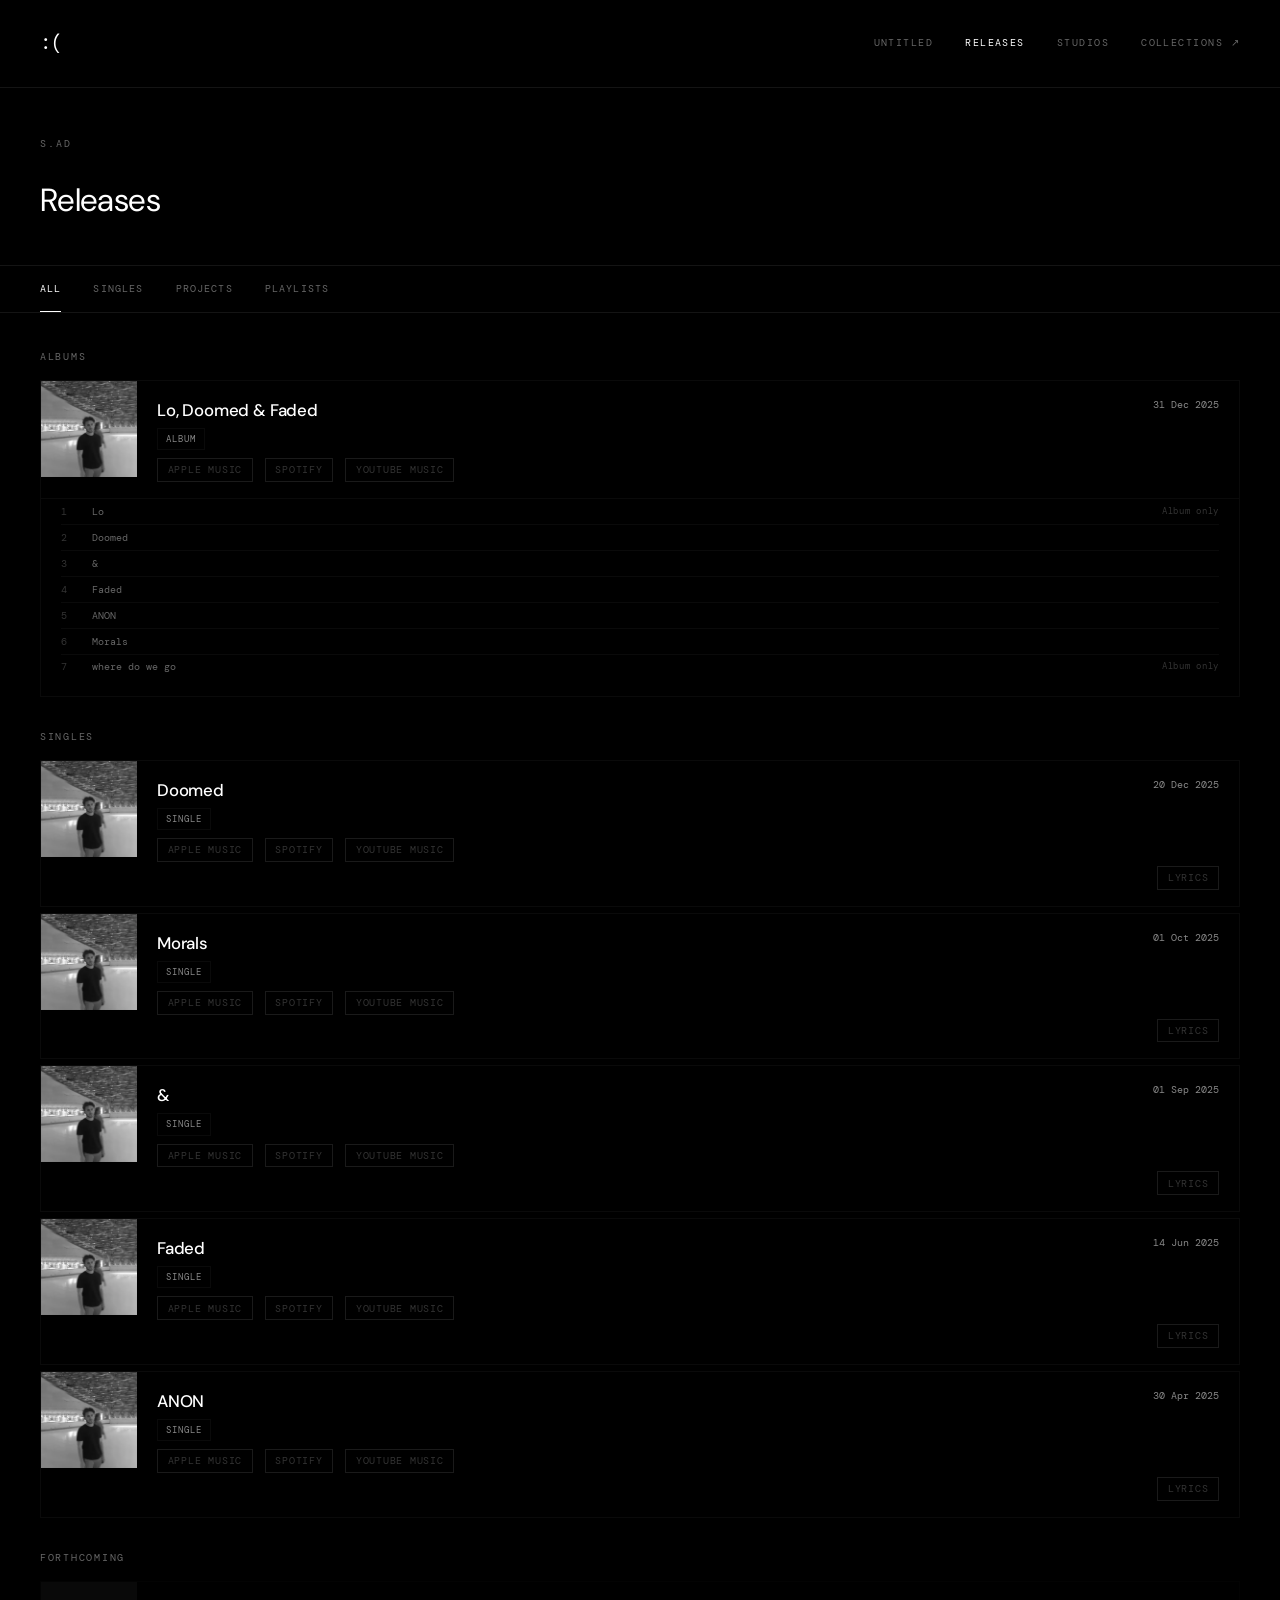
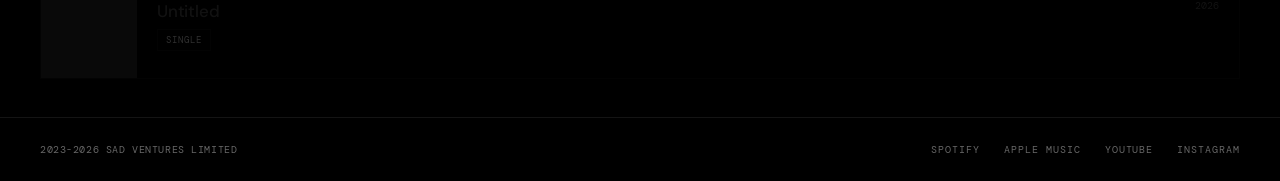
==== releases/index.html @ 45db407f "feat: split out pages into separate files and include fixes and lyrics pages" ====
<!DOCTYPE html>
<html lang="en">
<head>
  <meta charset="UTF-8">
  <meta name="viewport" content="width=device-width, initial-scale=1.0">
  <title>Releases - S.AD</title>
  <meta name="description" content="Full discography of S.AD.">
  <link rel="canonical" href="https://trulysad.com/releases/">
  <link rel="icon" href="data:image/svg+xml,<svg xmlns='http://www.w3.org/2000/svg' viewBox='0 0 100 100'><rect width='100' height='100' fill='black'/><text y='78' x='50' font-size='72' text-anchor='middle' fill='white' font-family='monospace'>:(</text></svg>">
  <script async src="https://www.googletagmanager.com/gtag/js?id=G-EV2ME4P7XY"></script>
  <script>window.dataLayer=window.dataLayer||[];function gtag(){dataLayer.push(arguments);}gtag('js',new Date());gtag('config','G-EV2ME4P7XY');</script>
  <link rel="preconnect" href="https://fonts.googleapis.com">
  <link rel="preconnect" href="https://fonts.gstatic.com" crossorigin>
  <link href="https://fonts.googleapis.com/css2?family=DM+Mono:wght@300;400;500&family=DM+Sans:wght@300;400;500&display=swap" rel="stylesheet">
  <link rel="stylesheet" href="/assets/sad.css">
</head>
<body><nav class="nav">
  <a class="wordmark" href="/">:(</a>
  <div class="nav-links">
    <a class="nav-link href="/untitled/">Untitled</a>
    <a class="nav-link active href="/releases/">Releases</a>
    <a class="nav-link href="/studios/">Studios</a>
    <a class="nav-link external" href="https://sadcollection.com" target="_blank" rel="noopener">Collections</a>
  </div>
  <button class="hamburger" id="hamburger" onclick="toggleMenu()" aria-label="Menu">
    <span></span><span></span><span></span>
  </button>
</nav>
<div class="mobile-menu" id="mobile-menu">
  <a class="nav-link" href="/untitled/">Untitled</a>
  <a class="nav-link" href="/releases/">Releases</a>
  <a class="nav-link" href="/studios/">Studios</a>
  <a class="nav-link external" href="https://sadcollection.com" target="_blank" rel="noopener">Collections</a>
</div>
<main>
  <div class="page-hero fade-in"><div class="section-label">S.AD</div><div class="page-title">Releases</div></div>
  <div class="tab-bar">
    <button class="tab active" onclick="switchTab('all',this)">All</button>
    <button class="tab" onclick="switchTab('singles',this)">Singles</button>
    <button class="tab" onclick="switchTab('projects',this)">Projects</button>
    <button class="tab" onclick="switchTab('playlists',this)">Playlists</button>
  </div>
  <div id="tab-all" class="tab-panel active"><div class="releases-grid">
    <div class="releases-sublabel">Albums</div><div class="rc" style="flex-direction:column"><div style="display:flex"><div class="rc-art"><img src="/assets/sad_lo_doomed_faded_cover_400x400.webp" alt="Lo, Doomed &amp; Faded" onerror="this.style.display='none'"></div><div class="rc-body"><div class="rc-top"><div><div class="rc-title">Lo, Doomed &amp; Faded</div><div class="rc-type">Album</div></div><div class="rc-year">31 Dec 2025</div></div><div class="dsp-links"><a class="dsp-link" href="https://music.apple.com/nz/album/lo-doomed-faded/1857636519" target="_blank" rel="noopener">Apple Music</a><a class="dsp-link" href="https://open.spotify.com/album/3hVhExInvfNSkEo9ezOSsq?si=ISF3ClcPQaW6oba2GFgIyA" target="_blank" rel="noopener">Spotify</a><a class="dsp-link" href="https://music.youtube.com/playlist?list=OLAK5uy_nYbVmqTYMdK_EiVigg9khaC9ZphlQp31g&si=aLBfmXzC4QC9SEoR" target="_blank" rel="noopener">Youtube Music</a></div></div></div><div class="rc-tracklist"><div class="rc-track"><span class="rc-track-num">1</span><span>Lo</span><span class="rc-track-only">Album only</span></div><div class="rc-track"><span class="rc-track-num">2</span><a href="/lyrics/doomed/" style="color:inherit">Doomed</a></div><div class="rc-track"><span class="rc-track-num">3</span><a href="/lyrics/ampersand/" style="color:inherit">&amp;</a></div><div class="rc-track"><span class="rc-track-num">4</span><a href="/lyrics/faded/" style="color:inherit">Faded</a></div><div class="rc-track"><span class="rc-track-num">5</span><a href="/lyrics/anon/" style="color:inherit">ANON</a></div><div class="rc-track"><span class="rc-track-num">6</span><a href="/lyrics/morals/" style="color:inherit">Morals</a></div><div class="rc-track"><span class="rc-track-num">7</span><span>where do we go</span><span class="rc-track-only">Album only</span></div></div></div>
    <div class="releases-sublabel" style="margin-top:2rem">Singles</div><div class="rc"><div class="rc-art"><img src="/assets/sad_doomed_cover_400x400.webp" alt="Doomed" onerror="this.style.display='none'"></div><div class="rc-body"><div class="rc-top"><div><div class="rc-title">Doomed</div><div class="rc-type">Single</div></div><div class="rc-year">20 Dec 2025</div></div><div class="dsp-links"><a class="dsp-link" href="https://music.apple.com/nz/album/doomed-single/1857787358" target="_blank" rel="noopener">Apple Music</a><a class="dsp-link" href="https://open.spotify.com/album/4nYMESdOzmcIJNObmPqyhc?si=f96bEayIQJ600g6p69jRtQ" target="_blank" rel="noopener">Spotify</a><a class="dsp-link" href="https://music.youtube.com/watch?v=t-AAdjbOYi4&si=Q9f-kOziiAIM1yKs" target="_blank" rel="noopener">Youtube Music</a></div><a class="dsp-link" href="/lyrics/doomed/" style="margin-left:auto;margin-top:0.25rem">Lyrics</a></div></div><div class="rc"><div class="rc-art"><img src="/assets/sad_morals_cover_400x400.webp" alt="Morals" onerror="this.style.display='none'"></div><div class="rc-body"><div class="rc-top"><div><div class="rc-title">Morals</div><div class="rc-type">Single</div></div><div class="rc-year">01 Oct 2025</div></div><div class="dsp-links"><a class="dsp-link" href="https://music.apple.com/nz/album/morals-single/1831315341" target="_blank" rel="noopener">Apple Music</a><a class="dsp-link" href="https://open.spotify.com/album/4w8eTXC9AbaHI5BdEzpP2G?si=kgitUqJzSE2lN3dte4gCZA" target="_blank" rel="noopener">Spotify</a><a class="dsp-link" href="https://music.youtube.com/watch?v=YvKa4S9_oyg&si=6zki-LYuLP7DmucO" target="_blank" rel="noopener">Youtube Music</a></div><a class="dsp-link" href="/lyrics/morals/" style="margin-left:auto;margin-top:0.25rem">Lyrics</a></div></div><div class="rc"><div class="rc-art"><img src="/assets/sad_ampersand_cover_400x400.webp" alt="&amp;" onerror="this.style.display='none'"></div><div class="rc-body"><div class="rc-top"><div><div class="rc-title">&amp;</div><div class="rc-type">Single</div></div><div class="rc-year">01 Sep 2025</div></div><div class="dsp-links"><a class="dsp-link" href="https://music.apple.com/nz/album/single/1831297753" target="_blank" rel="noopener">Apple Music</a><a class="dsp-link" href="https://open.spotify.com/album/383HydEzbrzOTOtXwtRWwd?si=jBA1tJ9yTw2bDrxDOEvDHA" target="_blank" rel="noopener">Spotify</a><a class="dsp-link" href="https://music.youtube.com/watch?v=pS5qWivnqKc&si=3GtznO4BATHGw1iU" target="_blank" rel="noopener">Youtube Music</a></div><a class="dsp-link" href="/lyrics/ampersand/" style="margin-left:auto;margin-top:0.25rem">Lyrics</a></div></div><div class="rc"><div class="rc-art"><img src="/assets/sad_faded_cover_400x400.webp" alt="Faded" onerror="this.style.display='none'"></div><div class="rc-body"><div class="rc-top"><div><div class="rc-title">Faded</div><div class="rc-type">Single</div></div><div class="rc-year">14 Jun 2025</div></div><div class="dsp-links"><a class="dsp-link" href="https://music.apple.com/nz/album/faded-single/1817879772" target="_blank" rel="noopener">Apple Music</a><a class="dsp-link" href="https://open.spotify.com/album/4bs9oY2ZYgCP5b5SqkbSwZ?si=UrKWTs26Rv-5VmlgYreOrw" target="_blank" rel="noopener">Spotify</a><a class="dsp-link" href="https://music.youtube.com/watch?v=D2KdT8dgvHg&si=zJ9NpXqVRZ5toMvZ" target="_blank" rel="noopener">Youtube Music</a></div><a class="dsp-link" href="/lyrics/faded/" style="margin-left:auto;margin-top:0.25rem">Lyrics</a></div></div><div class="rc"><div class="rc-art"><img src="/assets/sad_anon_cover_400x400.webp" alt="ANON" onerror="this.style.display='none'"></div><div class="rc-body"><div class="rc-top"><div><div class="rc-title">ANON</div><div class="rc-type">Single</div></div><div class="rc-year">30 Apr 2025</div></div><div class="dsp-links"><a class="dsp-link" href="https://music.apple.com/nz/album/anon-single/1810484215" target="_blank" rel="noopener">Apple Music</a><a class="dsp-link" href="https://open.spotify.com/album/7y3osUClWl8Nexdv0otqTA?si=FYHcBCwoRfqX0aI-6mKSwQ" target="_blank" rel="noopener">Spotify</a><a class="dsp-link" href="https://music.youtube.com/watch?v=SEr16YUh2B8&si=PKmuuGypUuvZhWkM" target="_blank" rel="noopener">Youtube Music</a></div><a class="dsp-link" href="/lyrics/anon/" style="margin-left:auto;margin-top:0.25rem">Lyrics</a></div></div>
    <div class="releases-sublabel" style="margin-top:2rem">Forthcoming</div><div class="rc forthcoming"><div class="rc-art"></div><div class="rc-body"><div class="rc-top"><div><div class="rc-title" style="color:var(--faint)">Untitled</div><div class="rc-type">Single</div></div><div class="rc-year" style="color:var(--faint)">2026</div></div></div></div>
  </div></div>
  <div id="tab-singles" class="tab-panel"><div class="releases-grid"><div class="rc"><div class="rc-art"><img src="/assets/sad_doomed_cover_400x400.webp" alt="Doomed" onerror="this.style.display='none'"></div><div class="rc-body"><div class="rc-top"><div><div class="rc-title">Doomed</div><div class="rc-type">Single</div></div><div class="rc-year">20 Dec 2025</div></div><div class="dsp-links"><a class="dsp-link" href="https://music.apple.com/nz/album/doomed-single/1857787358" target="_blank" rel="noopener">Apple Music</a><a class="dsp-link" href="https://open.spotify.com/album/4nYMESdOzmcIJNObmPqyhc?si=f96bEayIQJ600g6p69jRtQ" target="_blank" rel="noopener">Spotify</a><a class="dsp-link" href="https://music.youtube.com/watch?v=t-AAdjbOYi4&si=Q9f-kOziiAIM1yKs" target="_blank" rel="noopener">Youtube Music</a></div><a class="dsp-link" href="/lyrics/doomed/" style="margin-left:auto;margin-top:0.25rem">Lyrics</a></div></div><div class="rc"><div class="rc-art"><img src="/assets/sad_morals_cover_400x400.webp" alt="Morals" onerror="this.style.display='none'"></div><div class="rc-body"><div class="rc-top"><div><div class="rc-title">Morals</div><div class="rc-type">Single</div></div><div class="rc-year">01 Oct 2025</div></div><div class="dsp-links"><a class="dsp-link" href="https://music.apple.com/nz/album/morals-single/1831315341" target="_blank" rel="noopener">Apple Music</a><a class="dsp-link" href="https://open.spotify.com/album/4w8eTXC9AbaHI5BdEzpP2G?si=kgitUqJzSE2lN3dte4gCZA" target="_blank" rel="noopener">Spotify</a><a class="dsp-link" href="https://music.youtube.com/watch?v=YvKa4S9_oyg&si=6zki-LYuLP7DmucO" target="_blank" rel="noopener">Youtube Music</a></div><a class="dsp-link" href="/lyrics/morals/" style="margin-left:auto;margin-top:0.25rem">Lyrics</a></div></div><div class="rc"><div class="rc-art"><img src="/assets/sad_ampersand_cover_400x400.webp" alt="&amp;" onerror="this.style.display='none'"></div><div class="rc-body"><div class="rc-top"><div><div class="rc-title">&amp;</div><div class="rc-type">Single</div></div><div class="rc-year">01 Sep 2025</div></div><div class="dsp-links"><a class="dsp-link" href="https://music.apple.com/nz/album/single/1831297753" target="_blank" rel="noopener">Apple Music</a><a class="dsp-link" href="https://open.spotify.com/album/383HydEzbrzOTOtXwtRWwd?si=jBA1tJ9yTw2bDrxDOEvDHA" target="_blank" rel="noopener">Spotify</a><a class="dsp-link" href="https://music.youtube.com/watch?v=pS5qWivnqKc&si=3GtznO4BATHGw1iU" target="_blank" rel="noopener">Youtube Music</a></div><a class="dsp-link" href="/lyrics/ampersand/" style="margin-left:auto;margin-top:0.25rem">Lyrics</a></div></div><div class="rc"><div class="rc-art"><img src="/assets/sad_faded_cover_400x400.webp" alt="Faded" onerror="this.style.display='none'"></div><div class="rc-body"><div class="rc-top"><div><div class="rc-title">Faded</div><div class="rc-type">Single</div></div><div class="rc-year">14 Jun 2025</div></div><div class="dsp-links"><a class="dsp-link" href="https://music.apple.com/nz/album/faded-single/1817879772" target="_blank" rel="noopener">Apple Music</a><a class="dsp-link" href="https://open.spotify.com/album/4bs9oY2ZYgCP5b5SqkbSwZ?si=UrKWTs26Rv-5VmlgYreOrw" target="_blank" rel="noopener">Spotify</a><a class="dsp-link" href="https://music.youtube.com/watch?v=D2KdT8dgvHg&si=zJ9NpXqVRZ5toMvZ" target="_blank" rel="noopener">Youtube Music</a></div><a class="dsp-link" href="/lyrics/faded/" style="margin-left:auto;margin-top:0.25rem">Lyrics</a></div></div><div class="rc"><div class="rc-art"><img src="/assets/sad_anon_cover_400x400.webp" alt="ANON" onerror="this.style.display='none'"></div><div class="rc-body"><div class="rc-top"><div><div class="rc-title">ANON</div><div class="rc-type">Single</div></div><div class="rc-year">30 Apr 2025</div></div><div class="dsp-links"><a class="dsp-link" href="https://music.apple.com/nz/album/anon-single/1810484215" target="_blank" rel="noopener">Apple Music</a><a class="dsp-link" href="https://open.spotify.com/album/7y3osUClWl8Nexdv0otqTA?si=FYHcBCwoRfqX0aI-6mKSwQ" target="_blank" rel="noopener">Spotify</a><a class="dsp-link" href="https://music.youtube.com/watch?v=SEr16YUh2B8&si=PKmuuGypUuvZhWkM" target="_blank" rel="noopener">Youtube Music</a></div><a class="dsp-link" href="/lyrics/anon/" style="margin-left:auto;margin-top:0.25rem">Lyrics</a></div></div>
  </div></div>
  <div id="tab-projects" class="tab-panel"><div class="releases-grid"><div class="rc" style="flex-direction:column"><div style="display:flex"><div class="rc-art"><img src="/assets/sad_lo_doomed_faded_cover_400x400.webp" alt="Lo, Doomed &amp; Faded" onerror="this.style.display='none'"></div><div class="rc-body"><div class="rc-top"><div><div class="rc-title">Lo, Doomed &amp; Faded</div><div class="rc-type">Album</div></div><div class="rc-year">31 Dec 2025</div></div><div class="dsp-links"><a class="dsp-link" href="https://music.apple.com/nz/album/lo-doomed-faded/1857636519" target="_blank" rel="noopener">Apple Music</a><a class="dsp-link" href="https://open.spotify.com/album/3hVhExInvfNSkEo9ezOSsq?si=ISF3ClcPQaW6oba2GFgIyA" target="_blank" rel="noopener">Spotify</a><a class="dsp-link" href="https://music.youtube.com/playlist?list=OLAK5uy_nYbVmqTYMdK_EiVigg9khaC9ZphlQp31g&si=aLBfmXzC4QC9SEoR" target="_blank" rel="noopener">Youtube Music</a></div></div></div><div class="rc-tracklist"><div class="rc-track"><span class="rc-track-num">1</span><span>Lo</span><span class="rc-track-only">Album only</span></div><div class="rc-track"><span class="rc-track-num">2</span><a href="/lyrics/doomed/" style="color:inherit">Doomed</a></div><div class="rc-track"><span class="rc-track-num">3</span><a href="/lyrics/ampersand/" style="color:inherit">&amp;</a></div><div class="rc-track"><span class="rc-track-num">4</span><a href="/lyrics/faded/" style="color:inherit">Faded</a></div><div class="rc-track"><span class="rc-track-num">5</span><a href="/lyrics/anon/" style="color:inherit">ANON</a></div><div class="rc-track"><span class="rc-track-num">6</span><a href="/lyrics/morals/" style="color:inherit">Morals</a></div><div class="rc-track"><span class="rc-track-num">7</span><span>where do we go</span><span class="rc-track-only">Album only</span></div></div></div></div></div>
  <div id="tab-playlists" class="tab-panel"><div class="releases-grid" style="padding-bottom:0"><div class="section-label">Curated</div></div><div class="playlist-list"><a class="pl-item" href="https://open.spotify.com/playlist/2oFjTcuIMPX7QsOCSJInkR?si=451070deea4e4c00" target="_blank" rel="noopener"><div class="r-art" style="flex-shrink:0"><img src="/assets/playlist_no_4_playlist_cover_art_400x400.jpg" alt="My Playlist 4" onerror="this.style.display='none'"></div><div class="pl-info"><div class="pl-title">My Playlist #4</div><div class="pl-meta">Rap excellence - Submissions: @_trulysad</div></div><div class="pl-saves">960 saves</div><div class="release-arrow">-&gt;</div></a><a class="pl-item" href="https://open.spotify.com/playlist/6u57q4VfEsCqs52HQlbgis?si=e5e9cda5fb414a12" target="_blank" rel="noopener"><div class="r-art" style="flex-shrink:0"><img src="/assets/running_on_e_playlist_cover_art_400x400.jpg" alt="Running on E" onerror="this.style.display='none'"></div><div class="pl-info"><div class="pl-title">Running on E</div><div class="pl-meta">Euphoria meets hopelessness - Submissions: @_trulysad</div></div><div class="release-arrow">-&gt;</div></a></div></div>
</main>
<footer class="footer">
  <div class="footer-copy">2023-2026 SAD VENTURES LIMITED</div>
  <div class="footer-links">
    <a class="footer-link" href="https://open.spotify.com/artist/5hGsyji228sxPvOgRmqB62?si=cnXK65KESEeiuKkkVc1ieQ" target="_blank" rel="noopener">Spotify</a>
    <a class="footer-link" href="https://music.apple.com/nz/artist/s-ad/1810440438" target="_blank" rel="noopener">Apple Music</a>
    <a class="footer-link" href="https://www.youtube.com/channel/UClng_uh6ncoHfBFMhzNdmZw" target="_blank" rel="noopener">Youtube</a>
    <a class="footer-link" href="https://www.instagram.com/_trulysad/" target="_blank" rel="noopener">Instagram</a>
  </div>
</footer><script>
  function toggleMenu(){document.getElementById('hamburger').classList.toggle('open');document.getElementById('mobile-menu').classList.toggle('open');}
  function switchTab(name,btn){document.querySelectorAll('.tab').forEach(t=>t.classList.remove('active'));document.querySelectorAll('.tab-panel').forEach(p=>p.classList.remove('active'));btn.classList.add('active');document.getElementById('tab-'+name).classList.add('active');}
</script></body></html>
---- assets/sad.css ----
:root {
  --white:        #ffffff;
  --off-white:    #e8e8e8;
  --dim:          #888888;
  --muted:        #666666;
  --faint:        #333333;
  --fainter:      #1a1a1a;
  --bg:           #000000;
  --border:       rgba(255,255,255,0.08);
  --border-faint: rgba(255,255,255,0.04);
  --font-sans:    'DM Sans', sans-serif;
  --font-mono:    'DM Mono', monospace;
  --ease:         0.18s ease;
}

*, *::before, *::after { box-sizing: border-box; margin: 0; padding: 0; }
html { font-size: 16px; -webkit-font-smoothing: antialiased; }
body { background: var(--bg); color: var(--white); font-family: var(--font-sans); font-weight: 400; line-height: 1.6; min-height: 100vh; }
a { color: inherit; text-decoration: none; }
button { font-family: inherit; cursor: pointer; background: none; border: none; color: inherit; }

/* NAV */
.nav { display: flex; justify-content: space-between; align-items: center; padding: 1.75rem 2.5rem; border-bottom: 1px solid var(--border); position: sticky; top: 0; background: var(--bg); z-index: 100; }
.wordmark { font-family: var(--font-mono); font-size: 1.2rem; color: var(--white); transition: opacity var(--ease); }
.wordmark:hover { opacity: 0.5; }
.nav-links { display: flex; gap: 2rem; align-items: center; }
.nav-link { font-family: var(--font-mono); font-size: 0.65rem; letter-spacing: 0.14em; color: var(--muted); text-transform: uppercase; transition: color var(--ease); }
.nav-link:hover, .nav-link.active { color: var(--white); }
.nav-link.external::after { content: ' ↗'; font-size: 0.6rem; }

/* HAMBURGER */
.hamburger { display: none; flex-direction: column; gap: 5px; cursor: pointer; padding: 4px; }
.hamburger span { display: block; width: 22px; height: 1px; background: var(--white); transition: all var(--ease); }
.hamburger.open span:nth-child(1) { transform: translateY(6px) rotate(45deg); }
.hamburger.open span:nth-child(2) { opacity: 0; }
.hamburger.open span:nth-child(3) { transform: translateY(-6px) rotate(-45deg); }
.mobile-menu { display: none; position: fixed; top: 69px; left: 0; right: 0; background: var(--bg); border-bottom: 1px solid var(--border); z-index: 99; flex-direction: column; }
.mobile-menu.open { display: flex; }
.mobile-menu .nav-link { padding: 1rem 1.25rem; border-bottom: 1px solid var(--border-faint); font-size: 0.7rem; display: block; }
.mobile-menu .nav-link:last-child { border-bottom: none; }

/* FOOTER */
.footer { padding: 1.5rem 2.5rem; display: flex; justify-content: space-between; align-items: center; border-top: 1px solid var(--border); margin-top: auto; }
.footer-copy { font-family: var(--font-mono); font-size: 0.6rem; color: var(--muted); letter-spacing: 0.06em; }
.footer-links { display: flex; gap: 1.5rem; }
.footer-link { font-family: var(--font-mono); font-size: 0.6rem; color: var(--muted); letter-spacing: 0.1em; text-transform: uppercase; transition: color var(--ease); }
.footer-link:hover { color: var(--white); }

/* PAGE HERO */
.page-hero { padding: 3rem 2.5rem 2rem; border-bottom: 1px solid var(--border); }
.section-label { font-family: var(--font-mono); font-size: 0.6rem; letter-spacing: 0.2em; color: var(--muted); text-transform: uppercase; margin-bottom: 1.5rem; }
.page-title { font-size: 2rem; font-weight: 400; color: var(--white); letter-spacing: -0.02em; margin-bottom: 0.4rem; }
.page-desc { font-family: var(--font-mono); font-size: 0.65rem; color: var(--muted); letter-spacing: 0.06em; line-height: 1.7; }

/* RELEASE ROWS */
.latest { padding: 2.5rem; border-bottom: 1px solid var(--border); }
.release-row { display: flex; align-items: center; border-top: 1px solid var(--border-faint); cursor: pointer; transition: background var(--ease); }
.release-row:last-child { border-bottom: 1px solid var(--border-faint); }
.release-row:hover { background: rgba(255,255,255,0.015); }
.release-row:hover .r-title { color: var(--off-white); }
.release-row:hover .release-arrow { color: var(--white); }
.r-art { width: 60px; height: 60px; flex-shrink: 0; overflow: hidden; background: var(--fainter); }
.r-art img { width: 100%; height: 100%; object-fit: cover; display: block; }
.r-art-placeholder { width: 60px; height: 60px; background: var(--fainter); flex-shrink: 0; }
.r-info { flex: 1; padding: 1rem 1.25rem; }
.r-title { font-size: 0.95rem; font-weight: 500; color: var(--white); letter-spacing: 0.02em; transition: color var(--ease); }
.r-meta { font-family: var(--font-mono); font-size: 0.6rem; color: var(--dim); letter-spacing: 0.06em; margin-top: 0.25rem; }
.release-tag { font-family: var(--font-mono); font-size: 0.6rem; letter-spacing: 0.1em; color: var(--dim); text-transform: uppercase; border: 1px solid var(--faint); padding: 0.25rem 0.65rem; white-space: nowrap; }
.release-tag.coming { color: var(--faint); border-color: rgba(255,255,255,0.03); }
.release-arrow { font-size: 0.9rem; color: var(--muted); transition: color var(--ease); margin-left: 1rem; margin-right: 1.5rem; }

/* RELEASE CARDS */
.tab-bar { display: flex; border-bottom: 1px solid var(--border); padding: 0 2.5rem; }
.tab { font-family: var(--font-mono); font-size: 0.6rem; letter-spacing: 0.12em; text-transform: uppercase; color: var(--muted); padding: 1rem 0; margin-right: 2rem; cursor: pointer; border-bottom: 1px solid transparent; transition: color var(--ease), border-color var(--ease); border-top: none; border-left: none; border-right: none; }
.tab:hover, .tab.active { color: var(--white); border-bottom-color: var(--white); }
.releases-grid { padding: 2rem 2.5rem; }
.releases-sublabel { font-family: var(--font-mono); font-size: 0.6rem; letter-spacing: 0.18em; color: var(--muted); text-transform: uppercase; margin-bottom: 1rem; margin-top: 0.25rem; }
.rc { display: flex; border: 1px solid var(--border-faint); margin-bottom: 6px; cursor: pointer; transition: border-color var(--ease); overflow: hidden; }
.rc:hover { border-color: var(--faint); }
.rc-art { width: 96px; height: 96px; flex-shrink: 0; overflow: hidden; background: var(--fainter); }
.rc-art img { width: 100%; height: 100%; object-fit: cover; display: block; }
.rc-body { padding: 1rem 1.25rem; flex: 1; display: flex; flex-direction: column; justify-content: space-between; }
.rc-top { display: flex; justify-content: space-between; align-items: flex-start; }
.rc-title { font-size: 1.05rem; font-weight: 500; color: var(--white); letter-spacing: -0.01em; }
.rc-type { font-family: var(--font-mono); font-size: 0.55rem; letter-spacing: 0.12em; color: var(--dim); text-transform: uppercase; border: 1px solid var(--border-faint); padding: 0.2rem 0.5rem; margin-top: 0.25rem; display: inline-block; }
.rc-year { font-family: var(--font-mono); font-size: 0.6rem; color: var(--dim); }
.rc-meta { display: flex; gap: 2rem; flex-wrap: wrap; }
.rc-meta-item { font-family: var(--font-mono); font-size: 0.65rem; color: var(--dim); }
.rc-meta-item span { display: block; font-size: 0.55rem; color: var(--muted); text-transform: uppercase; letter-spacing: 0.1em; margin-bottom: 0.15rem; }
.forthcoming { opacity: 0.35; }
.tab-panel { display: none; }
.tab-panel.active { display: block; }

/* DSP LINKS */
.dsp-links { display: flex; gap: 0.75rem; flex-wrap: wrap; margin-top: 0.5rem; }
.dsp-link { font-family: var(--font-mono); font-size: 0.6rem; color: var(--faint); letter-spacing: 0.08em; text-transform: uppercase; border: 1px solid var(--fainter); padding: 0.2rem 0.6rem; transition: color var(--ease), border-color var(--ease); }
.dsp-link:hover { color: var(--white); border-color: var(--faint); }

/* TRACKLIST */
.rc-tracklist { padding: 0 1.25rem 1rem; border-top: 1px solid var(--border-faint); }
.rc-track { font-family: var(--font-mono); font-size: 0.6rem; color: var(--muted); padding: 0.3rem 0; border-bottom: 1px solid var(--border-faint); display: flex; gap: 0.75rem; }
.rc-track:last-child { border-bottom: none; }
.rc-track-num { color: var(--faint); min-width: 1.2rem; }
.rc-track-only { color: var(--faint); font-size: 0.55rem; margin-left: auto; letter-spacing: 0.08em; }

/* PLAYLISTS */
.playlist-list { padding: 0 2.5rem 2rem; }
.pl-item { display: flex; align-items: center; border-top: 1px solid var(--border-faint); cursor: pointer; transition: background var(--ease); }
.pl-item:last-child { border-bottom: 1px solid var(--border-faint); }
.pl-item:hover { background: rgba(255,255,255,0.015); }
.pl-item:hover .pl-title { color: var(--off-white); }
.pl-item:hover .release-arrow { color: var(--white); }
.pl-info { flex: 1; padding: 1rem 1.25rem; }
.pl-title { font-size: 0.95rem; font-weight: 500; color: var(--white); transition: color var(--ease); }
.pl-meta { font-family: var(--font-mono); font-size: 0.6rem; color: var(--dim); margin-top: 0.25rem; }
.pl-saves { font-family: var(--font-mono); font-size: 0.6rem; color: var(--muted); white-space: nowrap; padding-right: 0.5rem; }

/* UNTITLED */
.post-list { padding: 0 2.5rem; }
.post-item { padding: 1.5rem 0; border-bottom: 1px solid var(--border-faint); cursor: pointer; }
.post-date { font-family: var(--font-mono); font-size: 0.6rem; color: var(--dim); letter-spacing: 0.12em; text-transform: uppercase; margin-bottom: 0.35rem; }
.post-first { font-size: 0.85rem; color: var(--muted); line-height: 1.7; margin-top: 0.25rem; }
.post-preview { font-size: 0.85rem; color: var(--muted); line-height: 1.7; margin-top: 0; max-width: 520px; display: none; }
.post-preview.open { display: block; }
.post-toggle { font-family: var(--font-mono); font-size: 0.6rem; color: var(--faint); letter-spacing: 0.1em; margin-top: 0.75rem; display: inline-block; transition: color var(--ease); }
.post-item:hover .post-toggle { color: var(--muted); }

/* LYRICS PAGE */
.lyrics-wrap { max-width: 680px; margin: 0 auto; padding: 3.5rem 2.5rem 6rem; }
.back-link { font-family: var(--font-mono); font-size: 0.6rem; letter-spacing: 0.12em; color: var(--faint); text-transform: uppercase; margin-bottom: 3rem; display: inline-block; transition: color var(--ease); }
.back-link:hover { color: var(--dim); }
.track-eyebrow { font-family: var(--font-mono); font-size: 0.6rem; letter-spacing: 0.2em; color: var(--faint); text-transform: uppercase; margin-bottom: 1rem; }
.track-title { font-size: clamp(40px, 7vw, 64px); font-weight: 300; line-height: 0.95; letter-spacing: -0.03em; color: var(--white); margin-bottom: 0.5rem; }
.track-credits { font-family: var(--font-mono); font-size: 0.65rem; color: var(--faint); letter-spacing: 0.08em; text-transform: uppercase; margin-bottom: 3rem; padding-bottom: 2rem; border-bottom: 1px solid var(--border-faint); }
.lyrics-body { margin-bottom: 3.5rem; }
.lyric-line { font-size: 0.9rem; color: var(--muted); line-height: 1; padding: 0.45rem 0.6rem; margin: 0 -0.6rem; cursor: default; transition: background var(--ease), color var(--ease); display: block; letter-spacing: 0.01em; }
.lyric-line:hover { color: var(--off-white); background: rgba(255,255,255,0.04); }
.lyric-break { display: block; height: 1.4rem; }
.lyric-signoff { font-size: 0.9rem; color: var(--faint); line-height: 1; padding: 0.45rem 0.6rem; margin: 0 -0.6rem; display: block; margin-top: 1rem; }
.lyrics-dsp-section { border-top: 1px solid var(--border-faint); padding-top: 2rem; }
.lyrics-dsp-label { font-family: var(--font-mono); font-size: 0.6rem; letter-spacing: 0.2em; color: var(--faint); text-transform: uppercase; margin-bottom: 1rem; }

/* APPLE MUSIC PLAYER */
.player-bar { position: fixed; bottom: 0; left: 0; right: 0; background: #0d0d0d; border-top: 1px solid var(--border); z-index: 200; }
.player-bar iframe { display: block; width: 100%; border: none; height: 52px; }

/* ANIMATIONS */
@keyframes fadeUp { from { opacity: 0; transform: translateY(10px); } to { opacity: 1; transform: translateY(0); } }
.fade-in { animation: fadeUp 0.35s ease both; }
.fade-in-delay { animation: fadeUp 0.35s 0.08s ease both; }

/* MOBILE */
@media (max-width: 640px) {
  .nav { padding: 1.1rem 1.25rem; }
  .nav-links { display: none; }
  .hamburger { display: flex; }
  .hero, .latest, .post-list, .releases-grid, .playlist-list, .page-hero, .lyrics-wrap { padding-left: 1.25rem; padding-right: 1.25rem; }
  .footer { padding: 1.25rem; flex-direction: column; gap: 1rem; align-items: flex-start; }
  .tab-bar { padding: 0 1.25rem; }
  .rc-meta { gap: 1rem; }
  .dsp-links { gap: 0.5rem; }
}
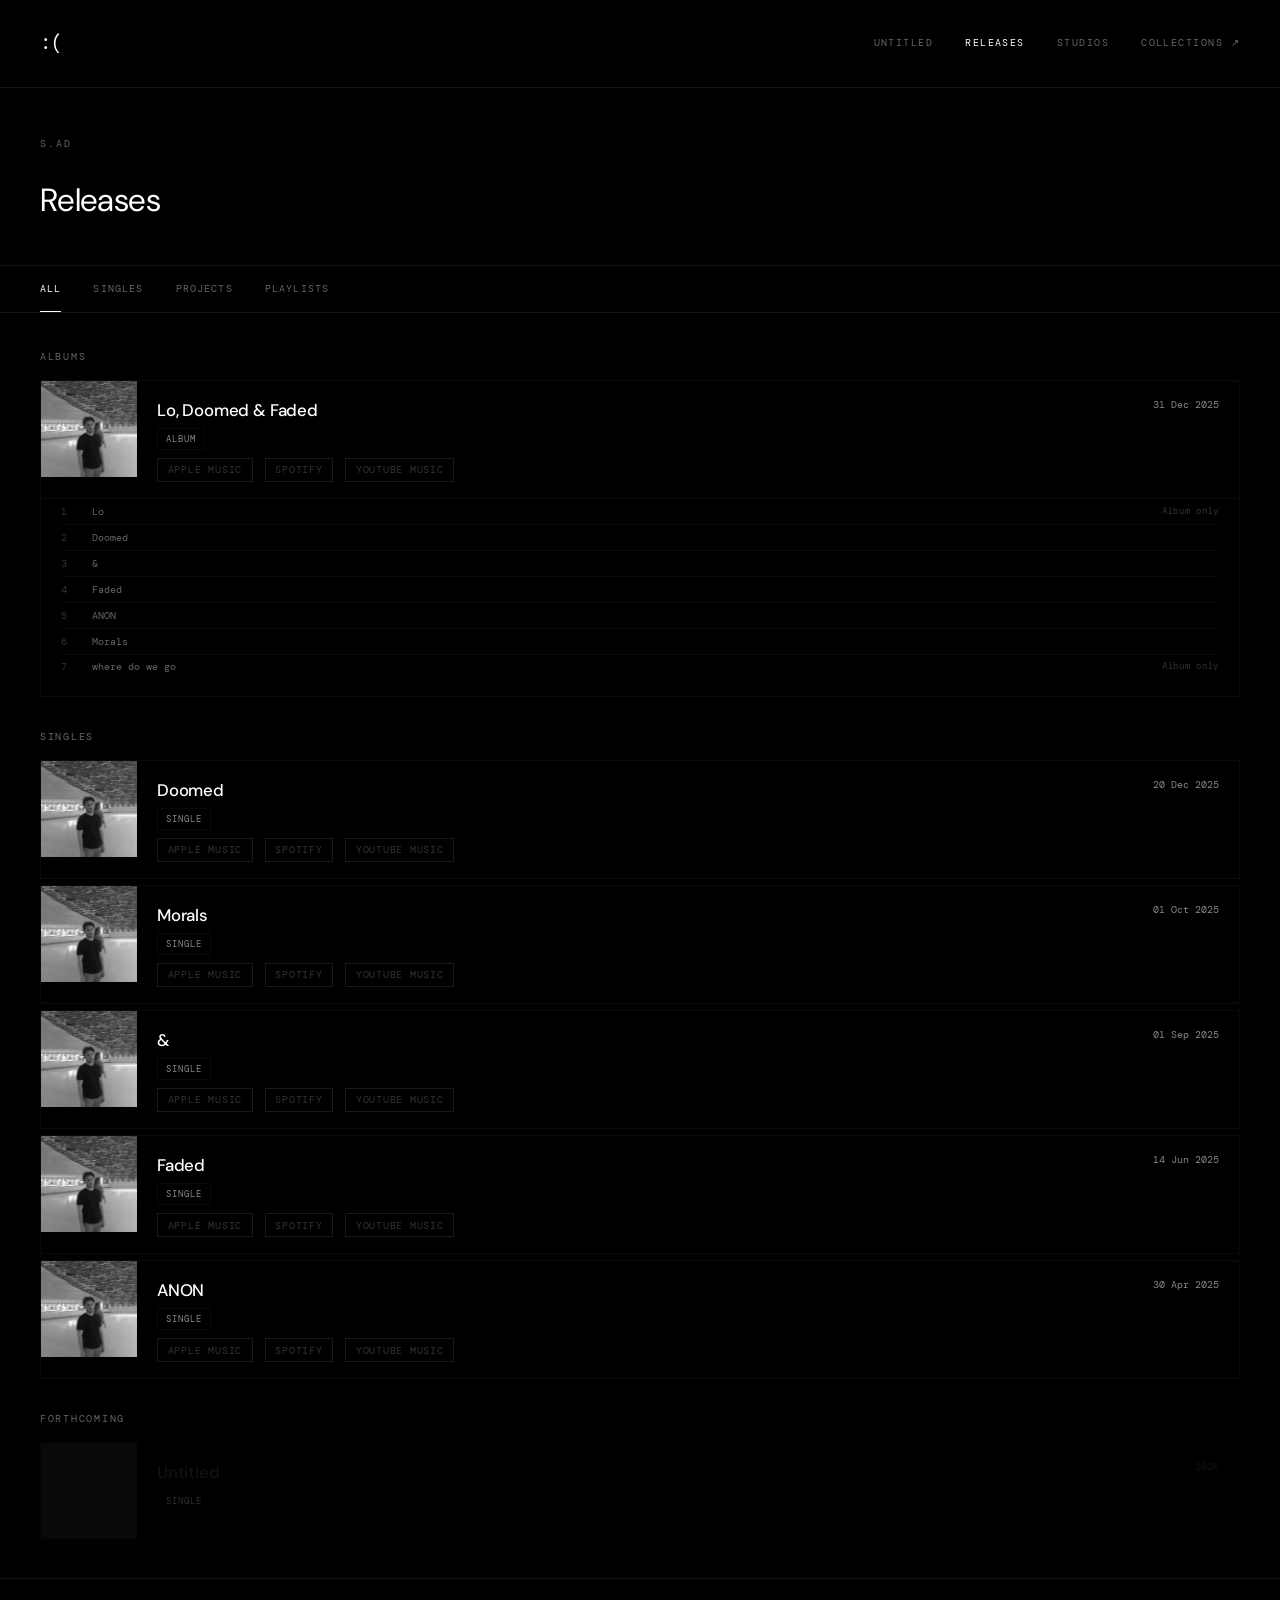
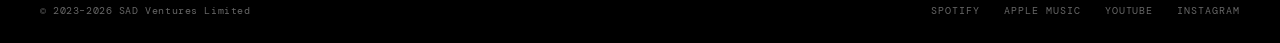
==== commit 6396bb0a: "fix: issue with functionality" ====
--- a/releases/index.html
+++ b/releases/index.html
@@ -17,9 +17,9 @@
 <body><nav class="nav">
   <a class="wordmark" href="/">:(</a>
   <div class="nav-links">
-    <a class="nav-link href="/untitled/">Untitled</a>
-    <a class="nav-link active href="/releases/">Releases</a>
-    <a class="nav-link href="/studios/">Studios</a>
+    <a class="nav-link" href="/untitled/">Untitled</a>
+    <a class="nav-link active" href="/releases/">Releases</a>
+    <a class="nav-link" href="/studios/">Studios</a>
     <a class="nav-link external" href="https://sadcollection.com" target="_blank" rel="noopener">Collections</a>
   </div>
   <button class="hamburger" id="hamburger" onclick="toggleMenu()" aria-label="Menu">
@@ -41,24 +41,41 @@
     <button class="tab" onclick="switchTab('playlists',this)">Playlists</button>
   </div>
   <div id="tab-all" class="tab-panel active"><div class="releases-grid">
-    <div class="releases-sublabel">Albums</div><div class="rc" style="flex-direction:column"><div style="display:flex"><div class="rc-art"><img src="/assets/sad_lo_doomed_faded_cover_400x400.webp" alt="Lo, Doomed &amp; Faded" onerror="this.style.display='none'"></div><div class="rc-body"><div class="rc-top"><div><div class="rc-title">Lo, Doomed &amp; Faded</div><div class="rc-type">Album</div></div><div class="rc-year">31 Dec 2025</div></div><div class="dsp-links"><a class="dsp-link" href="https://music.apple.com/nz/album/lo-doomed-faded/1857636519" target="_blank" rel="noopener">Apple Music</a><a class="dsp-link" href="https://open.spotify.com/album/3hVhExInvfNSkEo9ezOSsq?si=ISF3ClcPQaW6oba2GFgIyA" target="_blank" rel="noopener">Spotify</a><a class="dsp-link" href="https://music.youtube.com/playlist?list=OLAK5uy_nYbVmqTYMdK_EiVigg9khaC9ZphlQp31g&si=aLBfmXzC4QC9SEoR" target="_blank" rel="noopener">Youtube Music</a></div></div></div><div class="rc-tracklist"><div class="rc-track"><span class="rc-track-num">1</span><span>Lo</span><span class="rc-track-only">Album only</span></div><div class="rc-track"><span class="rc-track-num">2</span><a href="/lyrics/doomed/" style="color:inherit">Doomed</a></div><div class="rc-track"><span class="rc-track-num">3</span><a href="/lyrics/ampersand/" style="color:inherit">&amp;</a></div><div class="rc-track"><span class="rc-track-num">4</span><a href="/lyrics/faded/" style="color:inherit">Faded</a></div><div class="rc-track"><span class="rc-track-num">5</span><a href="/lyrics/anon/" style="color:inherit">ANON</a></div><div class="rc-track"><span class="rc-track-num">6</span><a href="/lyrics/morals/" style="color:inherit">Morals</a></div><div class="rc-track"><span class="rc-track-num">7</span><span>where do we go</span><span class="rc-track-only">Album only</span></div></div></div>
-    <div class="releases-sublabel" style="margin-top:2rem">Singles</div><div class="rc"><div class="rc-art"><img src="/assets/sad_doomed_cover_400x400.webp" alt="Doomed" onerror="this.style.display='none'"></div><div class="rc-body"><div class="rc-top"><div><div class="rc-title">Doomed</div><div class="rc-type">Single</div></div><div class="rc-year">20 Dec 2025</div></div><div class="dsp-links"><a class="dsp-link" href="https://music.apple.com/nz/album/doomed-single/1857787358" target="_blank" rel="noopener">Apple Music</a><a class="dsp-link" href="https://open.spotify.com/album/4nYMESdOzmcIJNObmPqyhc?si=f96bEayIQJ600g6p69jRtQ" target="_blank" rel="noopener">Spotify</a><a class="dsp-link" href="https://music.youtube.com/watch?v=t-AAdjbOYi4&si=Q9f-kOziiAIM1yKs" target="_blank" rel="noopener">Youtube Music</a></div><a class="dsp-link" href="/lyrics/doomed/" style="margin-left:auto;margin-top:0.25rem">Lyrics</a></div></div><div class="rc"><div class="rc-art"><img src="/assets/sad_morals_cover_400x400.webp" alt="Morals" onerror="this.style.display='none'"></div><div class="rc-body"><div class="rc-top"><div><div class="rc-title">Morals</div><div class="rc-type">Single</div></div><div class="rc-year">01 Oct 2025</div></div><div class="dsp-links"><a class="dsp-link" href="https://music.apple.com/nz/album/morals-single/1831315341" target="_blank" rel="noopener">Apple Music</a><a class="dsp-link" href="https://open.spotify.com/album/4w8eTXC9AbaHI5BdEzpP2G?si=kgitUqJzSE2lN3dte4gCZA" target="_blank" rel="noopener">Spotify</a><a class="dsp-link" href="https://music.youtube.com/watch?v=YvKa4S9_oyg&si=6zki-LYuLP7DmucO" target="_blank" rel="noopener">Youtube Music</a></div><a class="dsp-link" href="/lyrics/morals/" style="margin-left:auto;margin-top:0.25rem">Lyrics</a></div></div><div class="rc"><div class="rc-art"><img src="/assets/sad_ampersand_cover_400x400.webp" alt="&amp;" onerror="this.style.display='none'"></div><div class="rc-body"><div class="rc-top"><div><div class="rc-title">&amp;</div><div class="rc-type">Single</div></div><div class="rc-year">01 Sep 2025</div></div><div class="dsp-links"><a class="dsp-link" href="https://music.apple.com/nz/album/single/1831297753" target="_blank" rel="noopener">Apple Music</a><a class="dsp-link" href="https://open.spotify.com/album/383HydEzbrzOTOtXwtRWwd?si=jBA1tJ9yTw2bDrxDOEvDHA" target="_blank" rel="noopener">Spotify</a><a class="dsp-link" href="https://music.youtube.com/watch?v=pS5qWivnqKc&si=3GtznO4BATHGw1iU" target="_blank" rel="noopener">Youtube Music</a></div><a class="dsp-link" href="/lyrics/ampersand/" style="margin-left:auto;margin-top:0.25rem">Lyrics</a></div></div><div class="rc"><div class="rc-art"><img src="/assets/sad_faded_cover_400x400.webp" alt="Faded" onerror="this.style.display='none'"></div><div class="rc-body"><div class="rc-top"><div><div class="rc-title">Faded</div><div class="rc-type">Single</div></div><div class="rc-year">14 Jun 2025</div></div><div class="dsp-links"><a class="dsp-link" href="https://music.apple.com/nz/album/faded-single/1817879772" target="_blank" rel="noopener">Apple Music</a><a class="dsp-link" href="https://open.spotify.com/album/4bs9oY2ZYgCP5b5SqkbSwZ?si=UrKWTs26Rv-5VmlgYreOrw" target="_blank" rel="noopener">Spotify</a><a class="dsp-link" href="https://music.youtube.com/watch?v=D2KdT8dgvHg&si=zJ9NpXqVRZ5toMvZ" target="_blank" rel="noopener">Youtube Music</a></div><a class="dsp-link" href="/lyrics/faded/" style="margin-left:auto;margin-top:0.25rem">Lyrics</a></div></div><div class="rc"><div class="rc-art"><img src="/assets/sad_anon_cover_400x400.webp" alt="ANON" onerror="this.style.display='none'"></div><div class="rc-body"><div class="rc-top"><div><div class="rc-title">ANON</div><div class="rc-type">Single</div></div><div class="rc-year">30 Apr 2025</div></div><div class="dsp-links"><a class="dsp-link" href="https://music.apple.com/nz/album/anon-single/1810484215" target="_blank" rel="noopener">Apple Music</a><a class="dsp-link" href="https://open.spotify.com/album/7y3osUClWl8Nexdv0otqTA?si=FYHcBCwoRfqX0aI-6mKSwQ" target="_blank" rel="noopener">Spotify</a><a class="dsp-link" href="https://music.youtube.com/watch?v=SEr16YUh2B8&si=PKmuuGypUuvZhWkM" target="_blank" rel="noopener">Youtube Music</a></div><a class="dsp-link" href="/lyrics/anon/" style="margin-left:auto;margin-top:0.25rem">Lyrics</a></div></div>
+    <div class="releases-sublabel">Albums</div><div class="rc" style="flex-direction:column"><div style="display:flex"><div class="rc-art"><img src="/assets/sad_lo_doomed_faded_cover_400x400.webp" alt="Lo, Doomed &amp; Faded" onerror="this.style.display='none'"></div><div class="rc-body"><div class="rc-top"><div><div class="rc-title">Lo, Doomed &amp; Faded</div><div class="rc-type">Album</div></div><div class="rc-year">31 Dec 2025</div></div><div class="dsp-links"><a class="dsp-link" href="https://music.apple.com/nz/album/lo-doomed-faded/1857636519" target="_blank" rel="noopener" onclick="event.stopPropagation()">Apple Music</a><a class="dsp-link" href="https://open.spotify.com/album/3hVhExInvfNSkEo9ezOSsq?si=ISF3ClcPQaW6oba2GFgIyA" target="_blank" rel="noopener" onclick="event.stopPropagation()">Spotify</a><a class="dsp-link" href="https://music.youtube.com/playlist?list=OLAK5uy_nYbVmqTYMdK_EiVigg9khaC9ZphlQp31g&si=aLBfmXzC4QC9SEoR" target="_blank" rel="noopener" onclick="event.stopPropagation()">Youtube Music</a></div></div></div><div class="rc-tracklist"><div class="rc-track"><span class="rc-track-num">1</span><span>Lo</span><span class="rc-track-only">Album only</span></div><div class="rc-track"><span class="rc-track-num">2</span><a href="/lyrics/doomed/" style="color:inherit">Doomed</a></div><div class="rc-track"><span class="rc-track-num">3</span><a href="/lyrics/ampersand/" style="color:inherit">&amp;</a></div><div class="rc-track"><span class="rc-track-num">4</span><a href="/lyrics/faded/" style="color:inherit">Faded</a></div><div class="rc-track"><span class="rc-track-num">5</span><a href="/lyrics/anon/" style="color:inherit">ANON</a></div><div class="rc-track"><span class="rc-track-num">6</span><a href="/lyrics/morals/" style="color:inherit">Morals</a></div><div class="rc-track"><span class="rc-track-num">7</span><span>where do we go</span><span class="rc-track-only">Album only</span></div></div></div>
+    <div class="releases-sublabel" style="margin-top:2rem">Singles</div><div class="rc" onclick="location.href='/lyrics/doomed/'"><div class="rc-art"><img src="/assets/sad_doomed_cover_400x400.webp" alt="Doomed" onerror="this.style.display='none'"></div><div class="rc-body"><div class="rc-top"><div><div class="rc-title">Doomed</div><div class="rc-type">Single</div></div><div class="rc-year">20 Dec 2025</div></div><div class="dsp-links"><a class="dsp-link" href="https://music.apple.com/nz/album/doomed-single/1857787358" target="_blank" rel="noopener" onclick="event.stopPropagation()">Apple Music</a><a class="dsp-link" href="https://open.spotify.com/album/4nYMESdOzmcIJNObmPqyhc?si=f96bEayIQJ600g6p69jRtQ" target="_blank" rel="noopener" onclick="event.stopPropagation()">Spotify</a><a class="dsp-link" href="https://music.youtube.com/watch?v=t-AAdjbOYi4&si=Q9f-kOziiAIM1yKs" target="_blank" rel="noopener" onclick="event.stopPropagation()">Youtube Music</a></div></div></div><div class="rc" onclick="location.href='/lyrics/morals/'"><div class="rc-art"><img src="/assets/sad_morals_cover_400x400.webp" alt="Morals" onerror="this.style.display='none'"></div><div class="rc-body"><div class="rc-top"><div><div class="rc-title">Morals</div><div class="rc-type">Single</div></div><div class="rc-year">01 Oct 2025</div></div><div class="dsp-links"><a class="dsp-link" href="https://music.apple.com/nz/album/morals-single/1831315341" target="_blank" rel="noopener" onclick="event.stopPropagation()">Apple Music</a><a class="dsp-link" href="https://open.spotify.com/album/4w8eTXC9AbaHI5BdEzpP2G?si=kgitUqJzSE2lN3dte4gCZA" target="_blank" rel="noopener" onclick="event.stopPropagation()">Spotify</a><a class="dsp-link" href="https://music.youtube.com/watch?v=YvKa4S9_oyg&si=6zki-LYuLP7DmucO" target="_blank" rel="noopener" onclick="event.stopPropagation()">Youtube Music</a></div></div></div><div class="rc" onclick="location.href='/lyrics/ampersand/'"><div class="rc-art"><img src="/assets/sad_ampersand_cover_400x400.webp" alt="&amp;" onerror="this.style.display='none'"></div><div class="rc-body"><div class="rc-top"><div><div class="rc-title">&amp;</div><div class="rc-type">Single</div></div><div class="rc-year">01 Sep 2025</div></div><div class="dsp-links"><a class="dsp-link" href="https://music.apple.com/nz/album/single/1831297753" target="_blank" rel="noopener" onclick="event.stopPropagation()">Apple Music</a><a class="dsp-link" href="https://open.spotify.com/album/383HydEzbrzOTOtXwtRWwd?si=jBA1tJ9yTw2bDrxDOEvDHA" target="_blank" rel="noopener" onclick="event.stopPropagation()">Spotify</a><a class="dsp-link" href="https://music.youtube.com/watch?v=pS5qWivnqKc&si=3GtznO4BATHGw1iU" target="_blank" rel="noopener" onclick="event.stopPropagation()">Youtube Music</a></div></div></div><div class="rc" onclick="location.href='/lyrics/faded/'"><div class="rc-art"><img src="/assets/sad_faded_cover_400x400.webp" alt="Faded" onerror="this.style.display='none'"></div><div class="rc-body"><div class="rc-top"><div><div class="rc-title">Faded</div><div class="rc-type">Single</div></div><div class="rc-year">14 Jun 2025</div></div><div class="dsp-links"><a class="dsp-link" href="https://music.apple.com/nz/album/faded-single/1817879772" target="_blank" rel="noopener" onclick="event.stopPropagation()">Apple Music</a><a class="dsp-link" href="https://open.spotify.com/album/4bs9oY2ZYgCP5b5SqkbSwZ?si=UrKWTs26Rv-5VmlgYreOrw" target="_blank" rel="noopener" onclick="event.stopPropagation()">Spotify</a><a class="dsp-link" href="https://music.youtube.com/watch?v=D2KdT8dgvHg&si=zJ9NpXqVRZ5toMvZ" target="_blank" rel="noopener" onclick="event.stopPropagation()">Youtube Music</a></div></div></div><div class="rc" onclick="location.href='/lyrics/anon/'"><div class="rc-art"><img src="/assets/sad_anon_cover_400x400.webp" alt="ANON" onerror="this.style.display='none'"></div><div class="rc-body"><div class="rc-top"><div><div class="rc-title">ANON</div><div class="rc-type">Single</div></div><div class="rc-year">30 Apr 2025</div></div><div class="dsp-links"><a class="dsp-link" href="https://music.apple.com/nz/album/anon-single/1810484215" target="_blank" rel="noopener" onclick="event.stopPropagation()">Apple Music</a><a class="dsp-link" href="https://open.spotify.com/album/7y3osUClWl8Nexdv0otqTA?si=FYHcBCwoRfqX0aI-6mKSwQ" target="_blank" rel="noopener" onclick="event.stopPropagation()">Spotify</a><a class="dsp-link" href="https://music.youtube.com/watch?v=SEr16YUh2B8&si=PKmuuGypUuvZhWkM" target="_blank" rel="noopener" onclick="event.stopPropagation()">Youtube Music</a></div></div></div>
     <div class="releases-sublabel" style="margin-top:2rem">Forthcoming</div><div class="rc forthcoming"><div class="rc-art"></div><div class="rc-body"><div class="rc-top"><div><div class="rc-title" style="color:var(--faint)">Untitled</div><div class="rc-type">Single</div></div><div class="rc-year" style="color:var(--faint)">2026</div></div></div></div>
   </div></div>
-  <div id="tab-singles" class="tab-panel"><div class="releases-grid"><div class="rc"><div class="rc-art"><img src="/assets/sad_doomed_cover_400x400.webp" alt="Doomed" onerror="this.style.display='none'"></div><div class="rc-body"><div class="rc-top"><div><div class="rc-title">Doomed</div><div class="rc-type">Single</div></div><div class="rc-year">20 Dec 2025</div></div><div class="dsp-links"><a class="dsp-link" href="https://music.apple.com/nz/album/doomed-single/1857787358" target="_blank" rel="noopener">Apple Music</a><a class="dsp-link" href="https://open.spotify.com/album/4nYMESdOzmcIJNObmPqyhc?si=f96bEayIQJ600g6p69jRtQ" target="_blank" rel="noopener">Spotify</a><a class="dsp-link" href="https://music.youtube.com/watch?v=t-AAdjbOYi4&si=Q9f-kOziiAIM1yKs" target="_blank" rel="noopener">Youtube Music</a></div><a class="dsp-link" href="/lyrics/doomed/" style="margin-left:auto;margin-top:0.25rem">Lyrics</a></div></div><div class="rc"><div class="rc-art"><img src="/assets/sad_morals_cover_400x400.webp" alt="Morals" onerror="this.style.display='none'"></div><div class="rc-body"><div class="rc-top"><div><div class="rc-title">Morals</div><div class="rc-type">Single</div></div><div class="rc-year">01 Oct 2025</div></div><div class="dsp-links"><a class="dsp-link" href="https://music.apple.com/nz/album/morals-single/1831315341" target="_blank" rel="noopener">Apple Music</a><a class="dsp-link" href="https://open.spotify.com/album/4w8eTXC9AbaHI5BdEzpP2G?si=kgitUqJzSE2lN3dte4gCZA" target="_blank" rel="noopener">Spotify</a><a class="dsp-link" href="https://music.youtube.com/watch?v=YvKa4S9_oyg&si=6zki-LYuLP7DmucO" target="_blank" rel="noopener">Youtube Music</a></div><a class="dsp-link" href="/lyrics/morals/" style="margin-left:auto;margin-top:0.25rem">Lyrics</a></div></div><div class="rc"><div class="rc-art"><img src="/assets/sad_ampersand_cover_400x400.webp" alt="&amp;" onerror="this.style.display='none'"></div><div class="rc-body"><div class="rc-top"><div><div class="rc-title">&amp;</div><div class="rc-type">Single</div></div><div class="rc-year">01 Sep 2025</div></div><div class="dsp-links"><a class="dsp-link" href="https://music.apple.com/nz/album/single/1831297753" target="_blank" rel="noopener">Apple Music</a><a class="dsp-link" href="https://open.spotify.com/album/383HydEzbrzOTOtXwtRWwd?si=jBA1tJ9yTw2bDrxDOEvDHA" target="_blank" rel="noopener">Spotify</a><a class="dsp-link" href="https://music.youtube.com/watch?v=pS5qWivnqKc&si=3GtznO4BATHGw1iU" target="_blank" rel="noopener">Youtube Music</a></div><a class="dsp-link" href="/lyrics/ampersand/" style="margin-left:auto;margin-top:0.25rem">Lyrics</a></div></div><div class="rc"><div class="rc-art"><img src="/assets/sad_faded_cover_400x400.webp" alt="Faded" onerror="this.style.display='none'"></div><div class="rc-body"><div class="rc-top"><div><div class="rc-title">Faded</div><div class="rc-type">Single</div></div><div class="rc-year">14 Jun 2025</div></div><div class="dsp-links"><a class="dsp-link" href="https://music.apple.com/nz/album/faded-single/1817879772" target="_blank" rel="noopener">Apple Music</a><a class="dsp-link" href="https://open.spotify.com/album/4bs9oY2ZYgCP5b5SqkbSwZ?si=UrKWTs26Rv-5VmlgYreOrw" target="_blank" rel="noopener">Spotify</a><a class="dsp-link" href="https://music.youtube.com/watch?v=D2KdT8dgvHg&si=zJ9NpXqVRZ5toMvZ" target="_blank" rel="noopener">Youtube Music</a></div><a class="dsp-link" href="/lyrics/faded/" style="margin-left:auto;margin-top:0.25rem">Lyrics</a></div></div><div class="rc"><div class="rc-art"><img src="/assets/sad_anon_cover_400x400.webp" alt="ANON" onerror="this.style.display='none'"></div><div class="rc-body"><div class="rc-top"><div><div class="rc-title">ANON</div><div class="rc-type">Single</div></div><div class="rc-year">30 Apr 2025</div></div><div class="dsp-links"><a class="dsp-link" href="https://music.apple.com/nz/album/anon-single/1810484215" target="_blank" rel="noopener">Apple Music</a><a class="dsp-link" href="https://open.spotify.com/album/7y3osUClWl8Nexdv0otqTA?si=FYHcBCwoRfqX0aI-6mKSwQ" target="_blank" rel="noopener">Spotify</a><a class="dsp-link" href="https://music.youtube.com/watch?v=SEr16YUh2B8&si=PKmuuGypUuvZhWkM" target="_blank" rel="noopener">Youtube Music</a></div><a class="dsp-link" href="/lyrics/anon/" style="margin-left:auto;margin-top:0.25rem">Lyrics</a></div></div>
+  <div id="tab-singles" class="tab-panel"><div class="releases-grid"><div class="rc" onclick="location.href='/lyrics/doomed/'"><div class="rc-art"><img src="/assets/sad_doomed_cover_400x400.webp" alt="Doomed" onerror="this.style.display='none'"></div><div class="rc-body"><div class="rc-top"><div><div class="rc-title">Doomed</div><div class="rc-type">Single</div></div><div class="rc-year">20 Dec 2025</div></div><div class="dsp-links"><a class="dsp-link" href="https://music.apple.com/nz/album/doomed-single/1857787358" target="_blank" rel="noopener" onclick="event.stopPropagation()">Apple Music</a><a class="dsp-link" href="https://open.spotify.com/album/4nYMESdOzmcIJNObmPqyhc?si=f96bEayIQJ600g6p69jRtQ" target="_blank" rel="noopener" onclick="event.stopPropagation()">Spotify</a><a class="dsp-link" href="https://music.youtube.com/watch?v=t-AAdjbOYi4&si=Q9f-kOziiAIM1yKs" target="_blank" rel="noopener" onclick="event.stopPropagation()">Youtube Music</a></div></div></div><div class="rc" onclick="location.href='/lyrics/morals/'"><div class="rc-art"><img src="/assets/sad_morals_cover_400x400.webp" alt="Morals" onerror="this.style.display='none'"></div><div class="rc-body"><div class="rc-top"><div><div class="rc-title">Morals</div><div class="rc-type">Single</div></div><div class="rc-year">01 Oct 2025</div></div><div class="dsp-links"><a class="dsp-link" href="https://music.apple.com/nz/album/morals-single/1831315341" target="_blank" rel="noopener" onclick="event.stopPropagation()">Apple Music</a><a class="dsp-link" href="https://open.spotify.com/album/4w8eTXC9AbaHI5BdEzpP2G?si=kgitUqJzSE2lN3dte4gCZA" target="_blank" rel="noopener" onclick="event.stopPropagation()">Spotify</a><a class="dsp-link" href="https://music.youtube.com/watch?v=YvKa4S9_oyg&si=6zki-LYuLP7DmucO" target="_blank" rel="noopener" onclick="event.stopPropagation()">Youtube Music</a></div></div></div><div class="rc" onclick="location.href='/lyrics/ampersand/'"><div class="rc-art"><img src="/assets/sad_ampersand_cover_400x400.webp" alt="&amp;" onerror="this.style.display='none'"></div><div class="rc-body"><div class="rc-top"><div><div class="rc-title">&amp;</div><div class="rc-type">Single</div></div><div class="rc-year">01 Sep 2025</div></div><div class="dsp-links"><a class="dsp-link" href="https://music.apple.com/nz/album/single/1831297753" target="_blank" rel="noopener" onclick="event.stopPropagation()">Apple Music</a><a class="dsp-link" href="https://open.spotify.com/album/383HydEzbrzOTOtXwtRWwd?si=jBA1tJ9yTw2bDrxDOEvDHA" target="_blank" rel="noopener" onclick="event.stopPropagation()">Spotify</a><a class="dsp-link" href="https://music.youtube.com/watch?v=pS5qWivnqKc&si=3GtznO4BATHGw1iU" target="_blank" rel="noopener" onclick="event.stopPropagation()">Youtube Music</a></div></div></div><div class="rc" onclick="location.href='/lyrics/faded/'"><div class="rc-art"><img src="/assets/sad_faded_cover_400x400.webp" alt="Faded" onerror="this.style.display='none'"></div><div class="rc-body"><div class="rc-top"><div><div class="rc-title">Faded</div><div class="rc-type">Single</div></div><div class="rc-year">14 Jun 2025</div></div><div class="dsp-links"><a class="dsp-link" href="https://music.apple.com/nz/album/faded-single/1817879772" target="_blank" rel="noopener" onclick="event.stopPropagation()">Apple Music</a><a class="dsp-link" href="https://open.spotify.com/album/4bs9oY2ZYgCP5b5SqkbSwZ?si=UrKWTs26Rv-5VmlgYreOrw" target="_blank" rel="noopener" onclick="event.stopPropagation()">Spotify</a><a class="dsp-link" href="https://music.youtube.com/watch?v=D2KdT8dgvHg&si=zJ9NpXqVRZ5toMvZ" target="_blank" rel="noopener" onclick="event.stopPropagation()">Youtube Music</a></div></div></div><div class="rc" onclick="location.href='/lyrics/anon/'"><div class="rc-art"><img src="/assets/sad_anon_cover_400x400.webp" alt="ANON" onerror="this.style.display='none'"></div><div class="rc-body"><div class="rc-top"><div><div class="rc-title">ANON</div><div class="rc-type">Single</div></div><div class="rc-year">30 Apr 2025</div></div><div class="dsp-links"><a class="dsp-link" href="https://music.apple.com/nz/album/anon-single/1810484215" target="_blank" rel="noopener" onclick="event.stopPropagation()">Apple Music</a><a class="dsp-link" href="https://open.spotify.com/album/7y3osUClWl8Nexdv0otqTA?si=FYHcBCwoRfqX0aI-6mKSwQ" target="_blank" rel="noopener" onclick="event.stopPropagation()">Spotify</a><a class="dsp-link" href="https://music.youtube.com/watch?v=SEr16YUh2B8&si=PKmuuGypUuvZhWkM" target="_blank" rel="noopener" onclick="event.stopPropagation()">Youtube Music</a></div></div></div>
   </div></div>
-  <div id="tab-projects" class="tab-panel"><div class="releases-grid"><div class="rc" style="flex-direction:column"><div style="display:flex"><div class="rc-art"><img src="/assets/sad_lo_doomed_faded_cover_400x400.webp" alt="Lo, Doomed &amp; Faded" onerror="this.style.display='none'"></div><div class="rc-body"><div class="rc-top"><div><div class="rc-title">Lo, Doomed &amp; Faded</div><div class="rc-type">Album</div></div><div class="rc-year">31 Dec 2025</div></div><div class="dsp-links"><a class="dsp-link" href="https://music.apple.com/nz/album/lo-doomed-faded/1857636519" target="_blank" rel="noopener">Apple Music</a><a class="dsp-link" href="https://open.spotify.com/album/3hVhExInvfNSkEo9ezOSsq?si=ISF3ClcPQaW6oba2GFgIyA" target="_blank" rel="noopener">Spotify</a><a class="dsp-link" href="https://music.youtube.com/playlist?list=OLAK5uy_nYbVmqTYMdK_EiVigg9khaC9ZphlQp31g&si=aLBfmXzC4QC9SEoR" target="_blank" rel="noopener">Youtube Music</a></div></div></div><div class="rc-tracklist"><div class="rc-track"><span class="rc-track-num">1</span><span>Lo</span><span class="rc-track-only">Album only</span></div><div class="rc-track"><span class="rc-track-num">2</span><a href="/lyrics/doomed/" style="color:inherit">Doomed</a></div><div class="rc-track"><span class="rc-track-num">3</span><a href="/lyrics/ampersand/" style="color:inherit">&amp;</a></div><div class="rc-track"><span class="rc-track-num">4</span><a href="/lyrics/faded/" style="color:inherit">Faded</a></div><div class="rc-track"><span class="rc-track-num">5</span><a href="/lyrics/anon/" style="color:inherit">ANON</a></div><div class="rc-track"><span class="rc-track-num">6</span><a href="/lyrics/morals/" style="color:inherit">Morals</a></div><div class="rc-track"><span class="rc-track-num">7</span><span>where do we go</span><span class="rc-track-only">Album only</span></div></div></div></div></div>
-  <div id="tab-playlists" class="tab-panel"><div class="releases-grid" style="padding-bottom:0"><div class="section-label">Curated</div></div><div class="playlist-list"><a class="pl-item" href="https://open.spotify.com/playlist/2oFjTcuIMPX7QsOCSJInkR?si=451070deea4e4c00" target="_blank" rel="noopener"><div class="r-art" style="flex-shrink:0"><img src="/assets/playlist_no_4_playlist_cover_art_400x400.jpg" alt="My Playlist 4" onerror="this.style.display='none'"></div><div class="pl-info"><div class="pl-title">My Playlist #4</div><div class="pl-meta">Rap excellence - Submissions: @_trulysad</div></div><div class="pl-saves">960 saves</div><div class="release-arrow">-&gt;</div></a><a class="pl-item" href="https://open.spotify.com/playlist/6u57q4VfEsCqs52HQlbgis?si=e5e9cda5fb414a12" target="_blank" rel="noopener"><div class="r-art" style="flex-shrink:0"><img src="/assets/running_on_e_playlist_cover_art_400x400.jpg" alt="Running on E" onerror="this.style.display='none'"></div><div class="pl-info"><div class="pl-title">Running on E</div><div class="pl-meta">Euphoria meets hopelessness - Submissions: @_trulysad</div></div><div class="release-arrow">-&gt;</div></a></div></div>
+  <div id="tab-projects" class="tab-panel"><div class="releases-grid"><div class="rc" id="lo-doomed-faded" style="flex-direction:column"><div style="display:flex"><div class="rc-art"><img src="/assets/sad_lo_doomed_faded_cover_400x400.webp" alt="Lo, Doomed &amp; Faded" onerror="this.style.display='none'"></div><div class="rc-body"><div class="rc-top"><div><div class="rc-title">Lo, Doomed &amp; Faded</div><div class="rc-type">Album</div></div><div class="rc-year">31 Dec 2025</div></div><div class="dsp-links"><a class="dsp-link" href="https://music.apple.com/nz/album/lo-doomed-faded/1857636519" target="_blank" rel="noopener" onclick="event.stopPropagation()">Apple Music</a><a class="dsp-link" href="https://open.spotify.com/album/3hVhExInvfNSkEo9ezOSsq?si=ISF3ClcPQaW6oba2GFgIyA" target="_blank" rel="noopener" onclick="event.stopPropagation()">Spotify</a><a class="dsp-link" href="https://music.youtube.com/playlist?list=OLAK5uy_nYbVmqTYMdK_EiVigg9khaC9ZphlQp31g&si=aLBfmXzC4QC9SEoR" target="_blank" rel="noopener" onclick="event.stopPropagation()">Youtube Music</a></div></div></div><div class="rc-tracklist"><div class="rc-track"><span class="rc-track-num">1</span><span>Lo</span><span class="rc-track-only">Album only</span></div><div class="rc-track"><span class="rc-track-num">2</span><a href="/lyrics/doomed/" style="color:inherit">Doomed</a></div><div class="rc-track"><span class="rc-track-num">3</span><a href="/lyrics/ampersand/" style="color:inherit">&amp;</a></div><div class="rc-track"><span class="rc-track-num">4</span><a href="/lyrics/faded/" style="color:inherit">Faded</a></div><div class="rc-track"><span class="rc-track-num">5</span><a href="/lyrics/anon/" style="color:inherit">ANON</a></div><div class="rc-track"><span class="rc-track-num">6</span><a href="/lyrics/morals/" style="color:inherit">Morals</a></div><div class="rc-track"><span class="rc-track-num">7</span><span>where do we go</span><span class="rc-track-only">Album only</span></div></div></div></div></div>
+  <div id="tab-playlists" class="tab-panel"><div class="releases-grid" style="padding-bottom:0"><div class="section-label">Curated</div></div><div class="playlist-list"><a class="pl-item" href="https://open.spotify.com/playlist/2oFjTcuIMPX7QsOCSJInkR?si=451070deea4e4c00" target="_blank" rel="noopener"><div class="r-art" style="flex-shrink:0"><img src="/assets/playlist_no_4_playlist_cover_art_400x400.jpg" alt="My Playlist 4" onerror="this.style.display='none'"></div><div class="pl-info"><div class="pl-title">My Playlist #4</div><div class="pl-meta">Rap excellence · Submissions: @_trulysad</div></div><div class="pl-saves">960 saves</div><div class="release-arrow">→</div></a><a class="pl-item" href="https://open.spotify.com/playlist/6u57q4VfEsCqs52HQlbgis?si=e5e9cda5fb414a12" target="_blank" rel="noopener"><div class="r-art" style="flex-shrink:0"><img src="/assets/running_on_e_playlist_cover_art_400x400.jpg" alt="Running on E" onerror="this.style.display='none'"></div><div class="pl-info"><div class="pl-title">Running on E</div><div class="pl-meta">Euphoria meets hopelessness · Submissions: @_trulysad</div></div><div class="release-arrow">→</div></a></div></div>
 </main>
 <footer class="footer">
-  <div class="footer-copy">2023-2026 SAD VENTURES LIMITED</div>
+  <div class="footer-copy">© 2023–2026 SAD Ventures Limited</div>
   <div class="footer-links">
-    <a class="footer-link" href="https://open.spotify.com/artist/5hGsyji228sxPvOgRmqB62?si=cnXK65KESEeiuKkkVc1ieQ" target="_blank" rel="noopener">Spotify</a>
-    <a class="footer-link" href="https://music.apple.com/nz/artist/s-ad/1810440438" target="_blank" rel="noopener">Apple Music</a>
+    <a class="footer-link" href="https://open.spotify.com/artist/5hGsyji228sxPvOgRmqB62?si=cnXK65KESEeiuKkkVc1ieQ" target="_blank" rel="noopener" onclick="event.stopPropagation()">Spotify</a>
+    <a class="footer-link" href="https://music.apple.com/nz/artist/s-ad/1810440438" target="_blank" rel="noopener" onclick="event.stopPropagation()">Apple Music</a>
     <a class="footer-link" href="https://www.youtube.com/channel/UClng_uh6ncoHfBFMhzNdmZw" target="_blank" rel="noopener">Youtube</a>
     <a class="footer-link" href="https://www.instagram.com/_trulysad/" target="_blank" rel="noopener">Instagram</a>
   </div>
 </footer><script>
   function toggleMenu(){document.getElementById('hamburger').classList.toggle('open');document.getElementById('mobile-menu').classList.toggle('open');}
+
+  function handleHash() {
+    var hash = window.location.hash.slice(1);
+    if (!hash) return;
+    var el = document.getElementById(hash);
+    if (el) {
+      // find which tab panel contains this element and activate it
+      var panel = el.closest('.tab-panel');
+      if (panel) {
+        var tabName = panel.id.replace('tab-', '');
+        var btn = document.querySelector('.tab[onclick*="' + tabName + '"]');
+        if (btn) switchTab(tabName, btn);
+      }
+      setTimeout(function(){ el.scrollIntoView({ behavior: 'smooth', block: 'start' }); }, 50);
+    }
+  }
+  window.addEventListener('DOMContentLoaded', handleHash);
   function switchTab(name,btn){document.querySelectorAll('.tab').forEach(t=>t.classList.remove('active'));document.querySelectorAll('.tab-panel').forEach(p=>p.classList.remove('active'));btn.classList.add('active');document.getElementById('tab-'+name).classList.add('active');}
 </script></body></html>
--- a/assets/sad.css
+++ b/assets/sad.css
@@ -15,7 +15,7 @@
 
 *, *::before, *::after { box-sizing: border-box; margin: 0; padding: 0; }
 html { font-size: 16px; -webkit-font-smoothing: antialiased; }
-body { background: var(--bg); color: var(--white); font-family: var(--font-sans); font-weight: 400; line-height: 1.6; min-height: 100vh; }
+body { background: var(--bg); color: var(--white); font-family: var(--font-sans); font-weight: 400; line-height: 1.6; min-height: 100vh; overflow-x: hidden; }
 a { color: inherit; text-decoration: none; }
 button { font-family: inherit; cursor: pointer; background: none; border: none; color: inherit; }
 
@@ -36,8 +36,21 @@
 .hamburger.open span:nth-child(3) { transform: translateY(-6px) rotate(-45deg); }
 .mobile-menu { display: none; position: fixed; top: 69px; left: 0; right: 0; background: var(--bg); border-bottom: 1px solid var(--border); z-index: 99; flex-direction: column; }
 .mobile-menu.open { display: flex; }
-.mobile-menu .nav-link { padding: 1rem 1.25rem; border-bottom: 1px solid var(--border-faint); font-size: 0.7rem; display: block; }
+.mobile-menu .nav-link { padding: 1rem 1.25rem; border-bottom: 1px solid var(--border-faint); font-size: 0.7rem; display: block; text-align: center; }
 .mobile-menu .nav-link:last-child { border-bottom: none; }
+
+/* HERO */
+.hero { padding: 5rem 2.5rem 4rem; border-bottom: 1px solid var(--border); }
+.hero-eyebrow { font-family: var(--font-mono); font-size: 0.65rem; letter-spacing: 0.2em; color: var(--muted); text-transform: uppercase; margin-bottom: 2rem; }
+.hero-title { font-size: clamp(52px, 8vw, 80px); font-weight: 300; line-height: 0.92; letter-spacing: -0.03em; color: var(--white); margin-bottom: 1.25rem; }
+.hero-title .sad { color: var(--faint); }
+.hero-sub { font-family: var(--font-mono); font-size: 0.65rem; color: var(--muted); letter-spacing: 0.1em; text-transform: uppercase; margin-bottom: 3rem; }
+.hero-actions { display: flex; gap: 0.75rem; flex-wrap: wrap; }
+.btn { font-family: var(--font-mono); font-size: 0.65rem; letter-spacing: 0.12em; text-transform: uppercase; padding: 0.7rem 1.4rem; transition: background var(--ease), color var(--ease), border-color var(--ease); }
+.btn-primary { border: 1px solid var(--white); color: var(--white); }
+.btn-primary:hover { background: var(--white); color: var(--bg); }
+.btn-ghost { border: 1px solid var(--faint); color: var(--dim); }
+.btn-ghost:hover { border-color: var(--dim); color: var(--white); }
 
 /* FOOTER */
 .footer { padding: 1.5rem 2.5rem; display: flex; justify-content: space-between; align-items: center; border-top: 1px solid var(--border); margin-top: auto; }
@@ -141,7 +154,7 @@
 .lyrics-dsp-label { font-family: var(--font-mono); font-size: 0.6rem; letter-spacing: 0.2em; color: var(--faint); text-transform: uppercase; margin-bottom: 1rem; }
 
 /* APPLE MUSIC PLAYER */
-.player-bar { position: fixed; bottom: 0; left: 0; right: 0; background: #0d0d0d; border-top: 1px solid var(--border); z-index: 200; }
+.player-bar { border: 1px solid var(--border); margin-top: 2rem; overflow: hidden; }
 .player-bar iframe { display: block; width: 100%; border: none; height: 52px; }
 
 /* ANIMATIONS */
@@ -155,6 +168,7 @@
   .nav-links { display: none; }
   .hamburger { display: flex; }
   .hero, .latest, .post-list, .releases-grid, .playlist-list, .page-hero, .lyrics-wrap { padding-left: 1.25rem; padding-right: 1.25rem; }
+  .hero { padding-top: 3rem; padding-bottom: 2.5rem; }
   .footer { padding: 1.25rem; flex-direction: column; gap: 1rem; align-items: flex-start; }
   .tab-bar { padding: 0 1.25rem; }
   .rc-meta { gap: 1rem; }
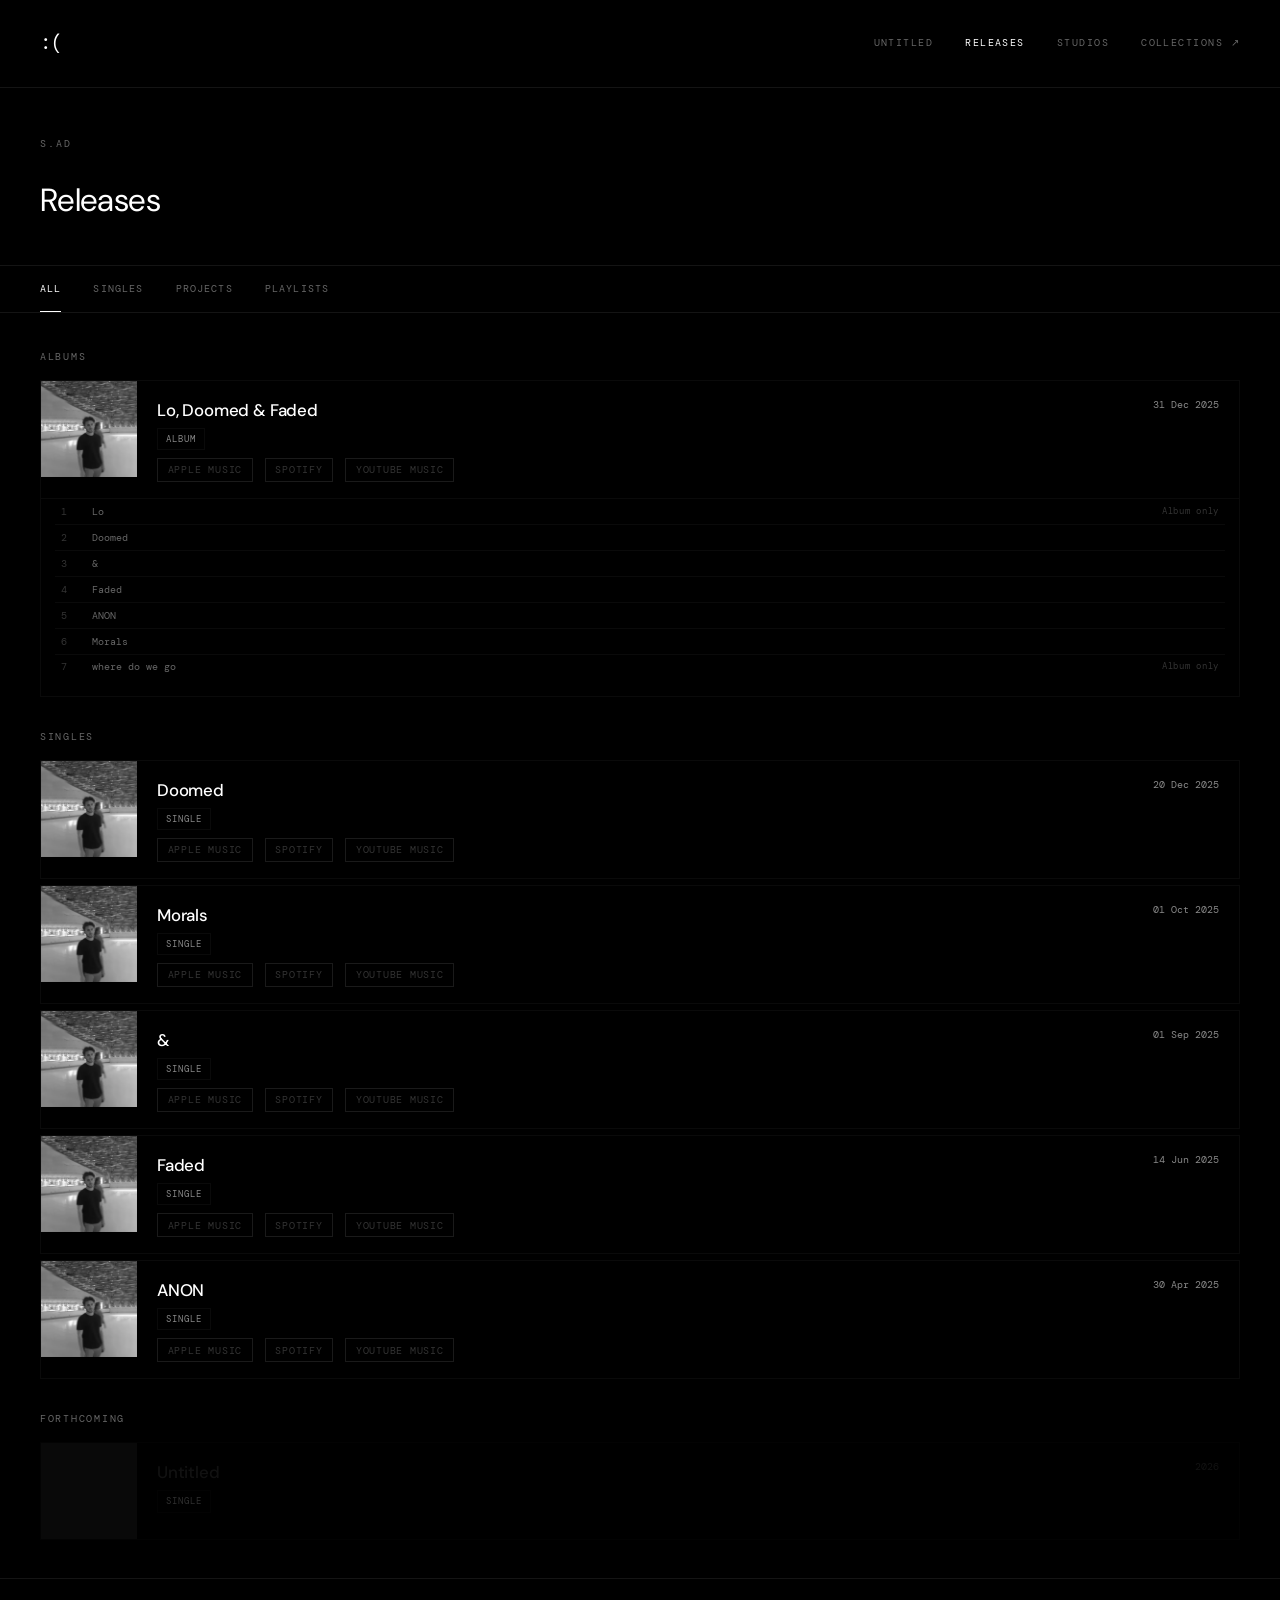
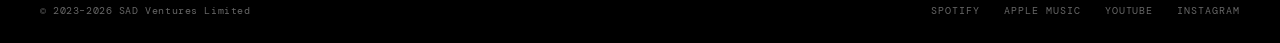
==== commit 28136770: "feat: add full lyrics to all tracks, Spotify player, and UX improvements - Add lyrics pages for all " ====
--- a/releases/index.html
+++ b/releases/index.html
@@ -41,13 +41,13 @@
     <button class="tab" onclick="switchTab('playlists',this)">Playlists</button>
   </div>
   <div id="tab-all" class="tab-panel active"><div class="releases-grid">
-    <div class="releases-sublabel">Albums</div><div class="rc" style="flex-direction:column"><div style="display:flex"><div class="rc-art"><img src="/assets/sad_lo_doomed_faded_cover_400x400.webp" alt="Lo, Doomed &amp; Faded" onerror="this.style.display='none'"></div><div class="rc-body"><div class="rc-top"><div><div class="rc-title">Lo, Doomed &amp; Faded</div><div class="rc-type">Album</div></div><div class="rc-year">31 Dec 2025</div></div><div class="dsp-links"><a class="dsp-link" href="https://music.apple.com/nz/album/lo-doomed-faded/1857636519" target="_blank" rel="noopener" onclick="event.stopPropagation()">Apple Music</a><a class="dsp-link" href="https://open.spotify.com/album/3hVhExInvfNSkEo9ezOSsq?si=ISF3ClcPQaW6oba2GFgIyA" target="_blank" rel="noopener" onclick="event.stopPropagation()">Spotify</a><a class="dsp-link" href="https://music.youtube.com/playlist?list=OLAK5uy_nYbVmqTYMdK_EiVigg9khaC9ZphlQp31g&si=aLBfmXzC4QC9SEoR" target="_blank" rel="noopener" onclick="event.stopPropagation()">Youtube Music</a></div></div></div><div class="rc-tracklist"><div class="rc-track"><span class="rc-track-num">1</span><span>Lo</span><span class="rc-track-only">Album only</span></div><div class="rc-track"><span class="rc-track-num">2</span><a href="/lyrics/doomed/" style="color:inherit">Doomed</a></div><div class="rc-track"><span class="rc-track-num">3</span><a href="/lyrics/ampersand/" style="color:inherit">&amp;</a></div><div class="rc-track"><span class="rc-track-num">4</span><a href="/lyrics/faded/" style="color:inherit">Faded</a></div><div class="rc-track"><span class="rc-track-num">5</span><a href="/lyrics/anon/" style="color:inherit">ANON</a></div><div class="rc-track"><span class="rc-track-num">6</span><a href="/lyrics/morals/" style="color:inherit">Morals</a></div><div class="rc-track"><span class="rc-track-num">7</span><span>where do we go</span><span class="rc-track-only">Album only</span></div></div></div>
+    <div class="releases-sublabel">Albums</div><div class="rc" style="flex-direction:column"><div style="display:flex"><div class="rc-art"><img src="/assets/sad_lo_doomed_faded_cover_400x400.webp" alt="Lo, Doomed &amp; Faded" onerror="this.style.display='none'"></div><div class="rc-body"><div class="rc-top"><div><div class="rc-title">Lo, Doomed &amp; Faded</div><div class="rc-type">Album</div></div><div class="rc-year">31 Dec 2025</div></div><div class="dsp-links"><a class="dsp-link" href="https://music.apple.com/nz/album/lo-doomed-faded/1857636519" target="_blank" rel="noopener" onclick="event.stopPropagation()">Apple Music</a><a class="dsp-link" href="https://open.spotify.com/album/3hVhExInvfNSkEo9ezOSsq?si=ISF3ClcPQaW6oba2GFgIyA" target="_blank" rel="noopener" onclick="event.stopPropagation()">Spotify</a><a class="dsp-link" href="https://music.youtube.com/playlist?list=OLAK5uy_nYbVmqTYMdK_EiVigg9khaC9ZphlQp31g&si=aLBfmXzC4QC9SEoR" target="_blank" rel="noopener" onclick="event.stopPropagation()">Youtube Music</a></div></div></div><div class="rc-tracklist"><div class="rc-track" onclick="location.href='/lyrics/lo/'"><span class="rc-track-num">1</span><a href="/lyrics/lo/" style="color:inherit">Lo</a><span class="rc-track-only">Album only</span></div><div class="rc-track" onclick="location.href='/lyrics/doomed/'"><span class="rc-track-num">2</span><a href="/lyrics/doomed/" style="color:inherit">Doomed</a></div><div class="rc-track" onclick="location.href='/lyrics/ampersand/'"><span class="rc-track-num">3</span><a href="/lyrics/ampersand/" style="color:inherit">&amp;</a></div><div class="rc-track" onclick="location.href='/lyrics/faded/'"><span class="rc-track-num">4</span><a href="/lyrics/faded/" style="color:inherit">Faded</a></div><div class="rc-track" onclick="location.href='/lyrics/anon/'"><span class="rc-track-num">5</span><a href="/lyrics/anon/" style="color:inherit">ANON</a></div><div class="rc-track" onclick="location.href='/lyrics/morals/'"><span class="rc-track-num">6</span><a href="/lyrics/morals/" style="color:inherit">Morals</a></div><div class="rc-track" onclick="location.href='/lyrics/where-do-we-go/'"><span class="rc-track-num">7</span><a href="/lyrics/where-do-we-go/" style="color:inherit">where do we go</a><span class="rc-track-only">Album only</span></div></div></div>
     <div class="releases-sublabel" style="margin-top:2rem">Singles</div><div class="rc" onclick="location.href='/lyrics/doomed/'"><div class="rc-art"><img src="/assets/sad_doomed_cover_400x400.webp" alt="Doomed" onerror="this.style.display='none'"></div><div class="rc-body"><div class="rc-top"><div><div class="rc-title">Doomed</div><div class="rc-type">Single</div></div><div class="rc-year">20 Dec 2025</div></div><div class="dsp-links"><a class="dsp-link" href="https://music.apple.com/nz/album/doomed-single/1857787358" target="_blank" rel="noopener" onclick="event.stopPropagation()">Apple Music</a><a class="dsp-link" href="https://open.spotify.com/album/4nYMESdOzmcIJNObmPqyhc?si=f96bEayIQJ600g6p69jRtQ" target="_blank" rel="noopener" onclick="event.stopPropagation()">Spotify</a><a class="dsp-link" href="https://music.youtube.com/watch?v=t-AAdjbOYi4&si=Q9f-kOziiAIM1yKs" target="_blank" rel="noopener" onclick="event.stopPropagation()">Youtube Music</a></div></div></div><div class="rc" onclick="location.href='/lyrics/morals/'"><div class="rc-art"><img src="/assets/sad_morals_cover_400x400.webp" alt="Morals" onerror="this.style.display='none'"></div><div class="rc-body"><div class="rc-top"><div><div class="rc-title">Morals</div><div class="rc-type">Single</div></div><div class="rc-year">01 Oct 2025</div></div><div class="dsp-links"><a class="dsp-link" href="https://music.apple.com/nz/album/morals-single/1831315341" target="_blank" rel="noopener" onclick="event.stopPropagation()">Apple Music</a><a class="dsp-link" href="https://open.spotify.com/album/4w8eTXC9AbaHI5BdEzpP2G?si=kgitUqJzSE2lN3dte4gCZA" target="_blank" rel="noopener" onclick="event.stopPropagation()">Spotify</a><a class="dsp-link" href="https://music.youtube.com/watch?v=YvKa4S9_oyg&si=6zki-LYuLP7DmucO" target="_blank" rel="noopener" onclick="event.stopPropagation()">Youtube Music</a></div></div></div><div class="rc" onclick="location.href='/lyrics/ampersand/'"><div class="rc-art"><img src="/assets/sad_ampersand_cover_400x400.webp" alt="&amp;" onerror="this.style.display='none'"></div><div class="rc-body"><div class="rc-top"><div><div class="rc-title">&amp;</div><div class="rc-type">Single</div></div><div class="rc-year">01 Sep 2025</div></div><div class="dsp-links"><a class="dsp-link" href="https://music.apple.com/nz/album/single/1831297753" target="_blank" rel="noopener" onclick="event.stopPropagation()">Apple Music</a><a class="dsp-link" href="https://open.spotify.com/album/383HydEzbrzOTOtXwtRWwd?si=jBA1tJ9yTw2bDrxDOEvDHA" target="_blank" rel="noopener" onclick="event.stopPropagation()">Spotify</a><a class="dsp-link" href="https://music.youtube.com/watch?v=pS5qWivnqKc&si=3GtznO4BATHGw1iU" target="_blank" rel="noopener" onclick="event.stopPropagation()">Youtube Music</a></div></div></div><div class="rc" onclick="location.href='/lyrics/faded/'"><div class="rc-art"><img src="/assets/sad_faded_cover_400x400.webp" alt="Faded" onerror="this.style.display='none'"></div><div class="rc-body"><div class="rc-top"><div><div class="rc-title">Faded</div><div class="rc-type">Single</div></div><div class="rc-year">14 Jun 2025</div></div><div class="dsp-links"><a class="dsp-link" href="https://music.apple.com/nz/album/faded-single/1817879772" target="_blank" rel="noopener" onclick="event.stopPropagation()">Apple Music</a><a class="dsp-link" href="https://open.spotify.com/album/4bs9oY2ZYgCP5b5SqkbSwZ?si=UrKWTs26Rv-5VmlgYreOrw" target="_blank" rel="noopener" onclick="event.stopPropagation()">Spotify</a><a class="dsp-link" href="https://music.youtube.com/watch?v=D2KdT8dgvHg&si=zJ9NpXqVRZ5toMvZ" target="_blank" rel="noopener" onclick="event.stopPropagation()">Youtube Music</a></div></div></div><div class="rc" onclick="location.href='/lyrics/anon/'"><div class="rc-art"><img src="/assets/sad_anon_cover_400x400.webp" alt="ANON" onerror="this.style.display='none'"></div><div class="rc-body"><div class="rc-top"><div><div class="rc-title">ANON</div><div class="rc-type">Single</div></div><div class="rc-year">30 Apr 2025</div></div><div class="dsp-links"><a class="dsp-link" href="https://music.apple.com/nz/album/anon-single/1810484215" target="_blank" rel="noopener" onclick="event.stopPropagation()">Apple Music</a><a class="dsp-link" href="https://open.spotify.com/album/7y3osUClWl8Nexdv0otqTA?si=FYHcBCwoRfqX0aI-6mKSwQ" target="_blank" rel="noopener" onclick="event.stopPropagation()">Spotify</a><a class="dsp-link" href="https://music.youtube.com/watch?v=SEr16YUh2B8&si=PKmuuGypUuvZhWkM" target="_blank" rel="noopener" onclick="event.stopPropagation()">Youtube Music</a></div></div></div>
     <div class="releases-sublabel" style="margin-top:2rem">Forthcoming</div><div class="rc forthcoming"><div class="rc-art"></div><div class="rc-body"><div class="rc-top"><div><div class="rc-title" style="color:var(--faint)">Untitled</div><div class="rc-type">Single</div></div><div class="rc-year" style="color:var(--faint)">2026</div></div></div></div>
   </div></div>
   <div id="tab-singles" class="tab-panel"><div class="releases-grid"><div class="rc" onclick="location.href='/lyrics/doomed/'"><div class="rc-art"><img src="/assets/sad_doomed_cover_400x400.webp" alt="Doomed" onerror="this.style.display='none'"></div><div class="rc-body"><div class="rc-top"><div><div class="rc-title">Doomed</div><div class="rc-type">Single</div></div><div class="rc-year">20 Dec 2025</div></div><div class="dsp-links"><a class="dsp-link" href="https://music.apple.com/nz/album/doomed-single/1857787358" target="_blank" rel="noopener" onclick="event.stopPropagation()">Apple Music</a><a class="dsp-link" href="https://open.spotify.com/album/4nYMESdOzmcIJNObmPqyhc?si=f96bEayIQJ600g6p69jRtQ" target="_blank" rel="noopener" onclick="event.stopPropagation()">Spotify</a><a class="dsp-link" href="https://music.youtube.com/watch?v=t-AAdjbOYi4&si=Q9f-kOziiAIM1yKs" target="_blank" rel="noopener" onclick="event.stopPropagation()">Youtube Music</a></div></div></div><div class="rc" onclick="location.href='/lyrics/morals/'"><div class="rc-art"><img src="/assets/sad_morals_cover_400x400.webp" alt="Morals" onerror="this.style.display='none'"></div><div class="rc-body"><div class="rc-top"><div><div class="rc-title">Morals</div><div class="rc-type">Single</div></div><div class="rc-year">01 Oct 2025</div></div><div class="dsp-links"><a class="dsp-link" href="https://music.apple.com/nz/album/morals-single/1831315341" target="_blank" rel="noopener" onclick="event.stopPropagation()">Apple Music</a><a class="dsp-link" href="https://open.spotify.com/album/4w8eTXC9AbaHI5BdEzpP2G?si=kgitUqJzSE2lN3dte4gCZA" target="_blank" rel="noopener" onclick="event.stopPropagation()">Spotify</a><a class="dsp-link" href="https://music.youtube.com/watch?v=YvKa4S9_oyg&si=6zki-LYuLP7DmucO" target="_blank" rel="noopener" onclick="event.stopPropagation()">Youtube Music</a></div></div></div><div class="rc" onclick="location.href='/lyrics/ampersand/'"><div class="rc-art"><img src="/assets/sad_ampersand_cover_400x400.webp" alt="&amp;" onerror="this.style.display='none'"></div><div class="rc-body"><div class="rc-top"><div><div class="rc-title">&amp;</div><div class="rc-type">Single</div></div><div class="rc-year">01 Sep 2025</div></div><div class="dsp-links"><a class="dsp-link" href="https://music.apple.com/nz/album/single/1831297753" target="_blank" rel="noopener" onclick="event.stopPropagation()">Apple Music</a><a class="dsp-link" href="https://open.spotify.com/album/383HydEzbrzOTOtXwtRWwd?si=jBA1tJ9yTw2bDrxDOEvDHA" target="_blank" rel="noopener" onclick="event.stopPropagation()">Spotify</a><a class="dsp-link" href="https://music.youtube.com/watch?v=pS5qWivnqKc&si=3GtznO4BATHGw1iU" target="_blank" rel="noopener" onclick="event.stopPropagation()">Youtube Music</a></div></div></div><div class="rc" onclick="location.href='/lyrics/faded/'"><div class="rc-art"><img src="/assets/sad_faded_cover_400x400.webp" alt="Faded" onerror="this.style.display='none'"></div><div class="rc-body"><div class="rc-top"><div><div class="rc-title">Faded</div><div class="rc-type">Single</div></div><div class="rc-year">14 Jun 2025</div></div><div class="dsp-links"><a class="dsp-link" href="https://music.apple.com/nz/album/faded-single/1817879772" target="_blank" rel="noopener" onclick="event.stopPropagation()">Apple Music</a><a class="dsp-link" href="https://open.spotify.com/album/4bs9oY2ZYgCP5b5SqkbSwZ?si=UrKWTs26Rv-5VmlgYreOrw" target="_blank" rel="noopener" onclick="event.stopPropagation()">Spotify</a><a class="dsp-link" href="https://music.youtube.com/watch?v=D2KdT8dgvHg&si=zJ9NpXqVRZ5toMvZ" target="_blank" rel="noopener" onclick="event.stopPropagation()">Youtube Music</a></div></div></div><div class="rc" onclick="location.href='/lyrics/anon/'"><div class="rc-art"><img src="/assets/sad_anon_cover_400x400.webp" alt="ANON" onerror="this.style.display='none'"></div><div class="rc-body"><div class="rc-top"><div><div class="rc-title">ANON</div><div class="rc-type">Single</div></div><div class="rc-year">30 Apr 2025</div></div><div class="dsp-links"><a class="dsp-link" href="https://music.apple.com/nz/album/anon-single/1810484215" target="_blank" rel="noopener" onclick="event.stopPropagation()">Apple Music</a><a class="dsp-link" href="https://open.spotify.com/album/7y3osUClWl8Nexdv0otqTA?si=FYHcBCwoRfqX0aI-6mKSwQ" target="_blank" rel="noopener" onclick="event.stopPropagation()">Spotify</a><a class="dsp-link" href="https://music.youtube.com/watch?v=SEr16YUh2B8&si=PKmuuGypUuvZhWkM" target="_blank" rel="noopener" onclick="event.stopPropagation()">Youtube Music</a></div></div></div>
   </div></div>
-  <div id="tab-projects" class="tab-panel"><div class="releases-grid"><div class="rc" id="lo-doomed-faded" style="flex-direction:column"><div style="display:flex"><div class="rc-art"><img src="/assets/sad_lo_doomed_faded_cover_400x400.webp" alt="Lo, Doomed &amp; Faded" onerror="this.style.display='none'"></div><div class="rc-body"><div class="rc-top"><div><div class="rc-title">Lo, Doomed &amp; Faded</div><div class="rc-type">Album</div></div><div class="rc-year">31 Dec 2025</div></div><div class="dsp-links"><a class="dsp-link" href="https://music.apple.com/nz/album/lo-doomed-faded/1857636519" target="_blank" rel="noopener" onclick="event.stopPropagation()">Apple Music</a><a class="dsp-link" href="https://open.spotify.com/album/3hVhExInvfNSkEo9ezOSsq?si=ISF3ClcPQaW6oba2GFgIyA" target="_blank" rel="noopener" onclick="event.stopPropagation()">Spotify</a><a class="dsp-link" href="https://music.youtube.com/playlist?list=OLAK5uy_nYbVmqTYMdK_EiVigg9khaC9ZphlQp31g&si=aLBfmXzC4QC9SEoR" target="_blank" rel="noopener" onclick="event.stopPropagation()">Youtube Music</a></div></div></div><div class="rc-tracklist"><div class="rc-track"><span class="rc-track-num">1</span><span>Lo</span><span class="rc-track-only">Album only</span></div><div class="rc-track"><span class="rc-track-num">2</span><a href="/lyrics/doomed/" style="color:inherit">Doomed</a></div><div class="rc-track"><span class="rc-track-num">3</span><a href="/lyrics/ampersand/" style="color:inherit">&amp;</a></div><div class="rc-track"><span class="rc-track-num">4</span><a href="/lyrics/faded/" style="color:inherit">Faded</a></div><div class="rc-track"><span class="rc-track-num">5</span><a href="/lyrics/anon/" style="color:inherit">ANON</a></div><div class="rc-track"><span class="rc-track-num">6</span><a href="/lyrics/morals/" style="color:inherit">Morals</a></div><div class="rc-track"><span class="rc-track-num">7</span><span>where do we go</span><span class="rc-track-only">Album only</span></div></div></div></div></div>
+  <div id="tab-projects" class="tab-panel"><div class="releases-grid"><div class="rc" id="lo-doomed-faded" style="flex-direction:column"><div style="display:flex"><div class="rc-art"><img src="/assets/sad_lo_doomed_faded_cover_400x400.webp" alt="Lo, Doomed &amp; Faded" onerror="this.style.display='none'"></div><div class="rc-body"><div class="rc-top"><div><div class="rc-title">Lo, Doomed &amp; Faded</div><div class="rc-type">Album</div></div><div class="rc-year">31 Dec 2025</div></div><div class="dsp-links"><a class="dsp-link" href="https://music.apple.com/nz/album/lo-doomed-faded/1857636519" target="_blank" rel="noopener" onclick="event.stopPropagation()">Apple Music</a><a class="dsp-link" href="https://open.spotify.com/album/3hVhExInvfNSkEo9ezOSsq?si=ISF3ClcPQaW6oba2GFgIyA" target="_blank" rel="noopener" onclick="event.stopPropagation()">Spotify</a><a class="dsp-link" href="https://music.youtube.com/playlist?list=OLAK5uy_nYbVmqTYMdK_EiVigg9khaC9ZphlQp31g&si=aLBfmXzC4QC9SEoR" target="_blank" rel="noopener" onclick="event.stopPropagation()">Youtube Music</a></div></div></div><div class="rc-tracklist"><div class="rc-track" onclick="location.href='/lyrics/lo/'"><span class="rc-track-num">1</span><a href="/lyrics/lo/" style="color:inherit">Lo</a><span class="rc-track-only">Album only</span></div><div class="rc-track" onclick="location.href='/lyrics/doomed/'"><span class="rc-track-num">2</span><a href="/lyrics/doomed/" style="color:inherit">Doomed</a></div><div class="rc-track" onclick="location.href='/lyrics/ampersand/'"><span class="rc-track-num">3</span><a href="/lyrics/ampersand/" style="color:inherit">&amp;</a></div><div class="rc-track" onclick="location.href='/lyrics/faded/'"><span class="rc-track-num">4</span><a href="/lyrics/faded/" style="color:inherit">Faded</a></div><div class="rc-track" onclick="location.href='/lyrics/anon/'"><span class="rc-track-num">5</span><a href="/lyrics/anon/" style="color:inherit">ANON</a></div><div class="rc-track" onclick="location.href='/lyrics/morals/'"><span class="rc-track-num">6</span><a href="/lyrics/morals/" style="color:inherit">Morals</a></div><div class="rc-track" onclick="location.href='/lyrics/where-do-we-go/'"><span class="rc-track-num">7</span><a href="/lyrics/where-do-we-go/" style="color:inherit">where do we go</a><span class="rc-track-only">Album only</span></div></div></div></div></div>
   <div id="tab-playlists" class="tab-panel"><div class="releases-grid" style="padding-bottom:0"><div class="section-label">Curated</div></div><div class="playlist-list"><a class="pl-item" href="https://open.spotify.com/playlist/2oFjTcuIMPX7QsOCSJInkR?si=451070deea4e4c00" target="_blank" rel="noopener"><div class="r-art" style="flex-shrink:0"><img src="/assets/playlist_no_4_playlist_cover_art_400x400.jpg" alt="My Playlist 4" onerror="this.style.display='none'"></div><div class="pl-info"><div class="pl-title">My Playlist #4</div><div class="pl-meta">Rap excellence · Submissions: @_trulysad</div></div><div class="pl-saves">960 saves</div><div class="release-arrow">→</div></a><a class="pl-item" href="https://open.spotify.com/playlist/6u57q4VfEsCqs52HQlbgis?si=e5e9cda5fb414a12" target="_blank" rel="noopener"><div class="r-art" style="flex-shrink:0"><img src="/assets/running_on_e_playlist_cover_art_400x400.jpg" alt="Running on E" onerror="this.style.display='none'"></div><div class="pl-info"><div class="pl-title">Running on E</div><div class="pl-meta">Euphoria meets hopelessness · Submissions: @_trulysad</div></div><div class="release-arrow">→</div></a></div></div>
 </main>
 <footer class="footer">
--- a/assets/sad.css
+++ b/assets/sad.css
@@ -15,7 +15,8 @@
 
 *, *::before, *::after { box-sizing: border-box; margin: 0; padding: 0; }
 html { font-size: 16px; -webkit-font-smoothing: antialiased; }
-body { background: var(--bg); color: var(--white); font-family: var(--font-sans); font-weight: 400; line-height: 1.6; min-height: 100vh; overflow-x: hidden; }
+body { background: var(--bg); color: var(--white); font-family: var(--font-sans); font-weight: 400; line-height: 1.6; min-height: 100vh; overflow-x: hidden; display: flex; flex-direction: column; }
+main { flex: 1; }
 a { color: inherit; text-decoration: none; }
 button { font-family: inherit; cursor: pointer; background: none; border: none; color: inherit; }
 
@@ -111,7 +112,8 @@
 
 /* TRACKLIST */
 .rc-tracklist { padding: 0 1.25rem 1rem; border-top: 1px solid var(--border-faint); }
-.rc-track { font-family: var(--font-mono); font-size: 0.6rem; color: var(--muted); padding: 0.3rem 0; border-bottom: 1px solid var(--border-faint); display: flex; gap: 0.75rem; }
+.rc-track { font-family: var(--font-mono); font-size: 0.6rem; color: var(--muted); padding: 0.3rem 0.4rem; border-bottom: 1px solid var(--border-faint); display: flex; gap: 0.75rem; cursor: pointer; transition: background var(--ease), color var(--ease); margin: 0 -0.4rem; }
+.rc-track:hover { background: rgba(255,255,255,0.04); color: var(--white); }
 .rc-track:last-child { border-bottom: none; }
 .rc-track-num { color: var(--faint); min-width: 1.2rem; }
 .rc-track-only { color: var(--faint); font-size: 0.55rem; margin-left: auto; letter-spacing: 0.08em; }
@@ -154,8 +156,8 @@
 .lyrics-dsp-label { font-family: var(--font-mono); font-size: 0.6rem; letter-spacing: 0.2em; color: var(--faint); text-transform: uppercase; margin-bottom: 1rem; }
 
 /* APPLE MUSIC PLAYER */
-.player-bar { border: 1px solid var(--border); margin-top: 2rem; overflow: hidden; }
-.player-bar iframe { display: block; width: 100%; border: none; height: 52px; }
+.player-bar { position: fixed; bottom: 45px; left: 50%; transform: translateX(-50%); width: calc(100% - 4rem); max-width: 660px; background: var(--bg); border: 1px solid var(--border); border-radius: 4px; z-index: 200; overflow: hidden; }
+.player-bar iframe { display: block; width: 100%; border: none; height: 80px; }
 
 /* ANIMATIONS */
 @keyframes fadeUp { from { opacity: 0; transform: translateY(10px); } to { opacity: 1; transform: translateY(0); } }
@@ -169,6 +171,7 @@
   .hamburger { display: flex; }
   .hero, .latest, .post-list, .releases-grid, .playlist-list, .page-hero, .lyrics-wrap { padding-left: 1.25rem; padding-right: 1.25rem; }
   .hero { padding-top: 3rem; padding-bottom: 2.5rem; }
+  .lyrics-wrap { padding-bottom: 9rem; }
   .footer { padding: 1.25rem; flex-direction: column; gap: 1rem; align-items: flex-start; }
   .tab-bar { padding: 0 1.25rem; }
   .rc-meta { gap: 1rem; }
